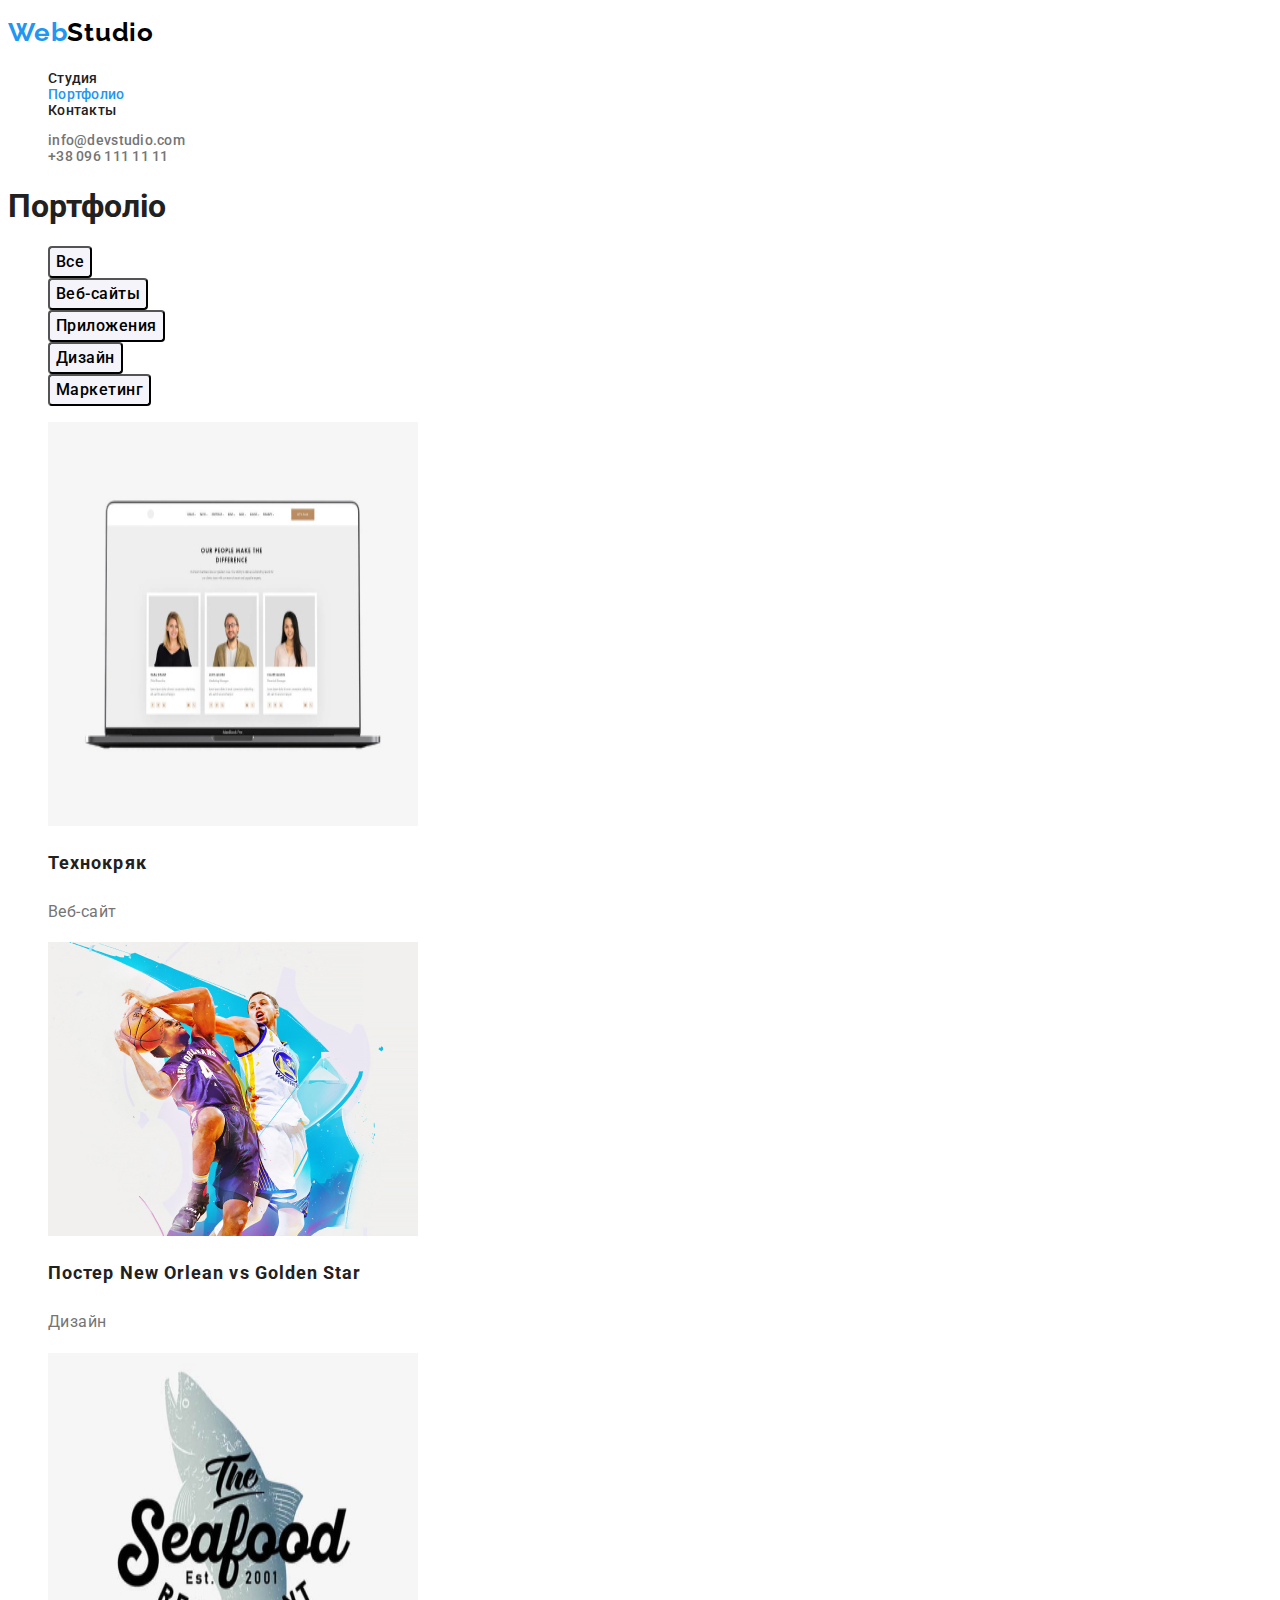
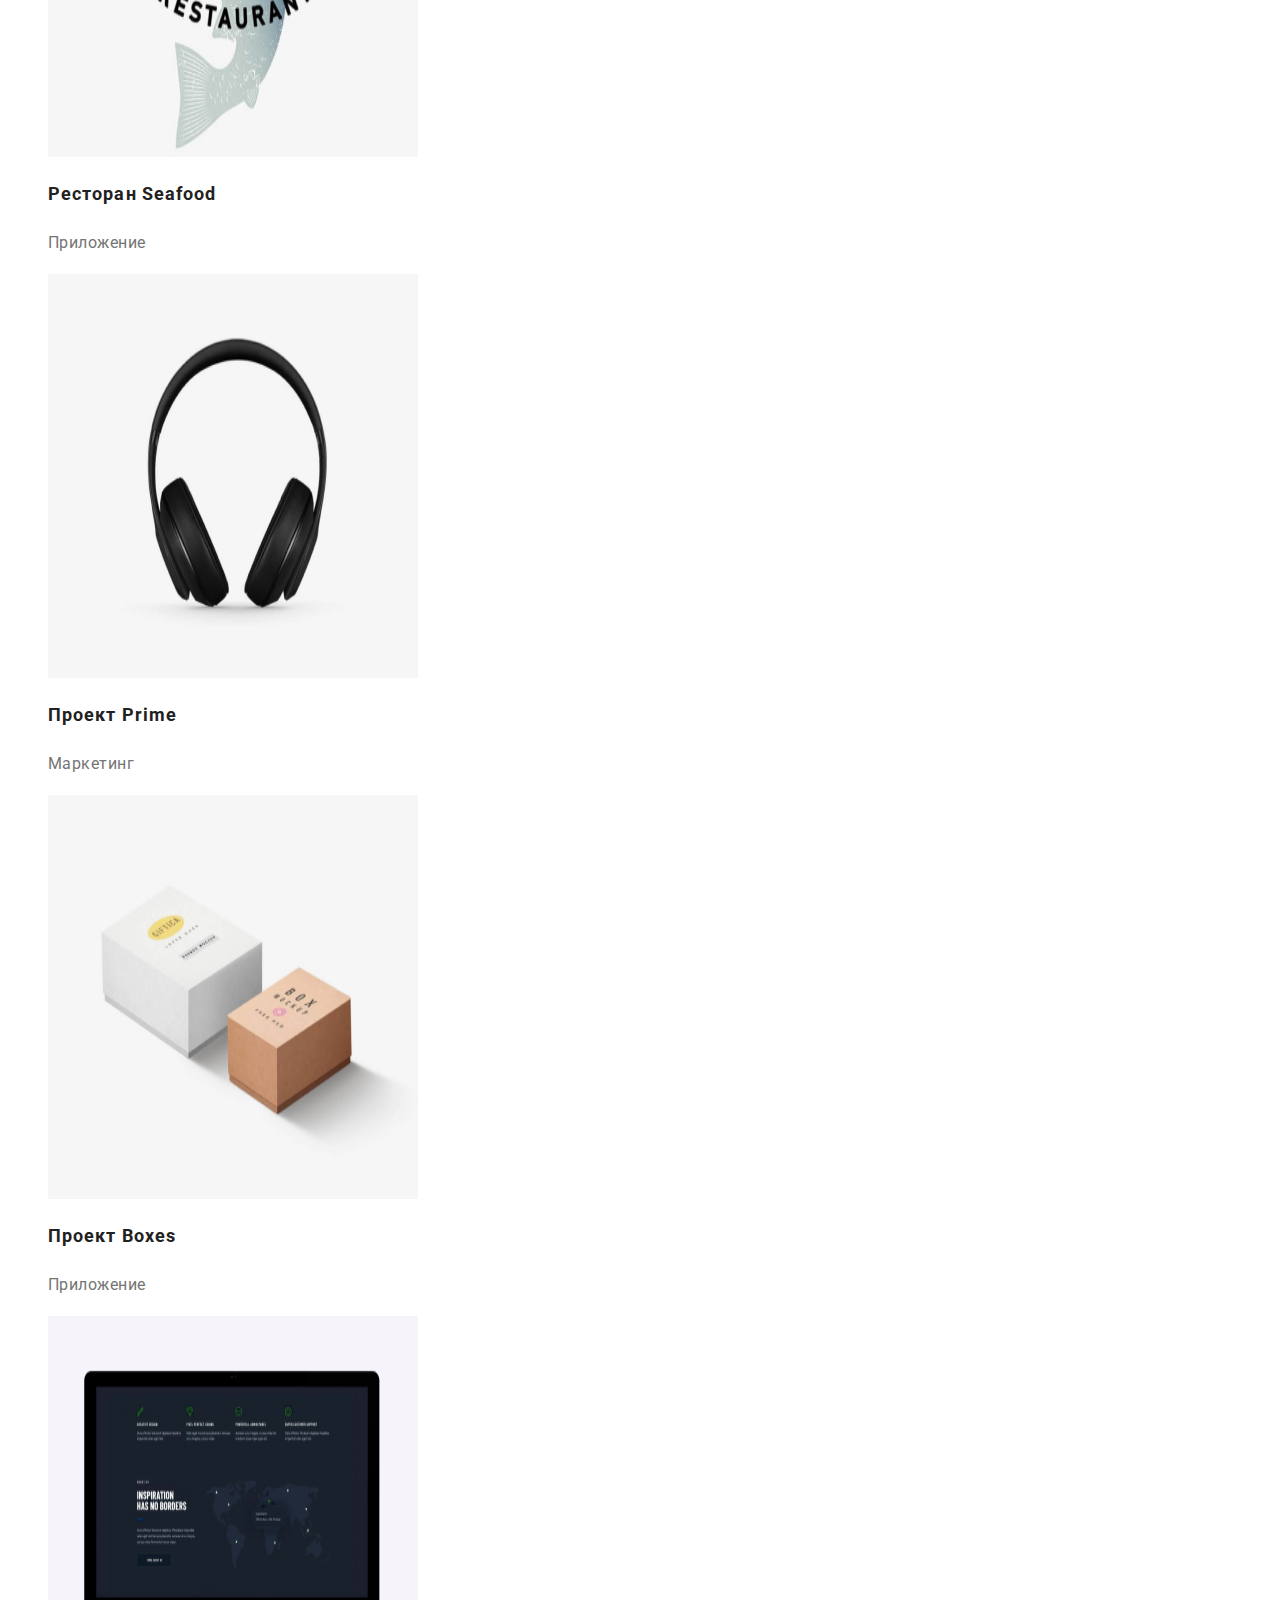
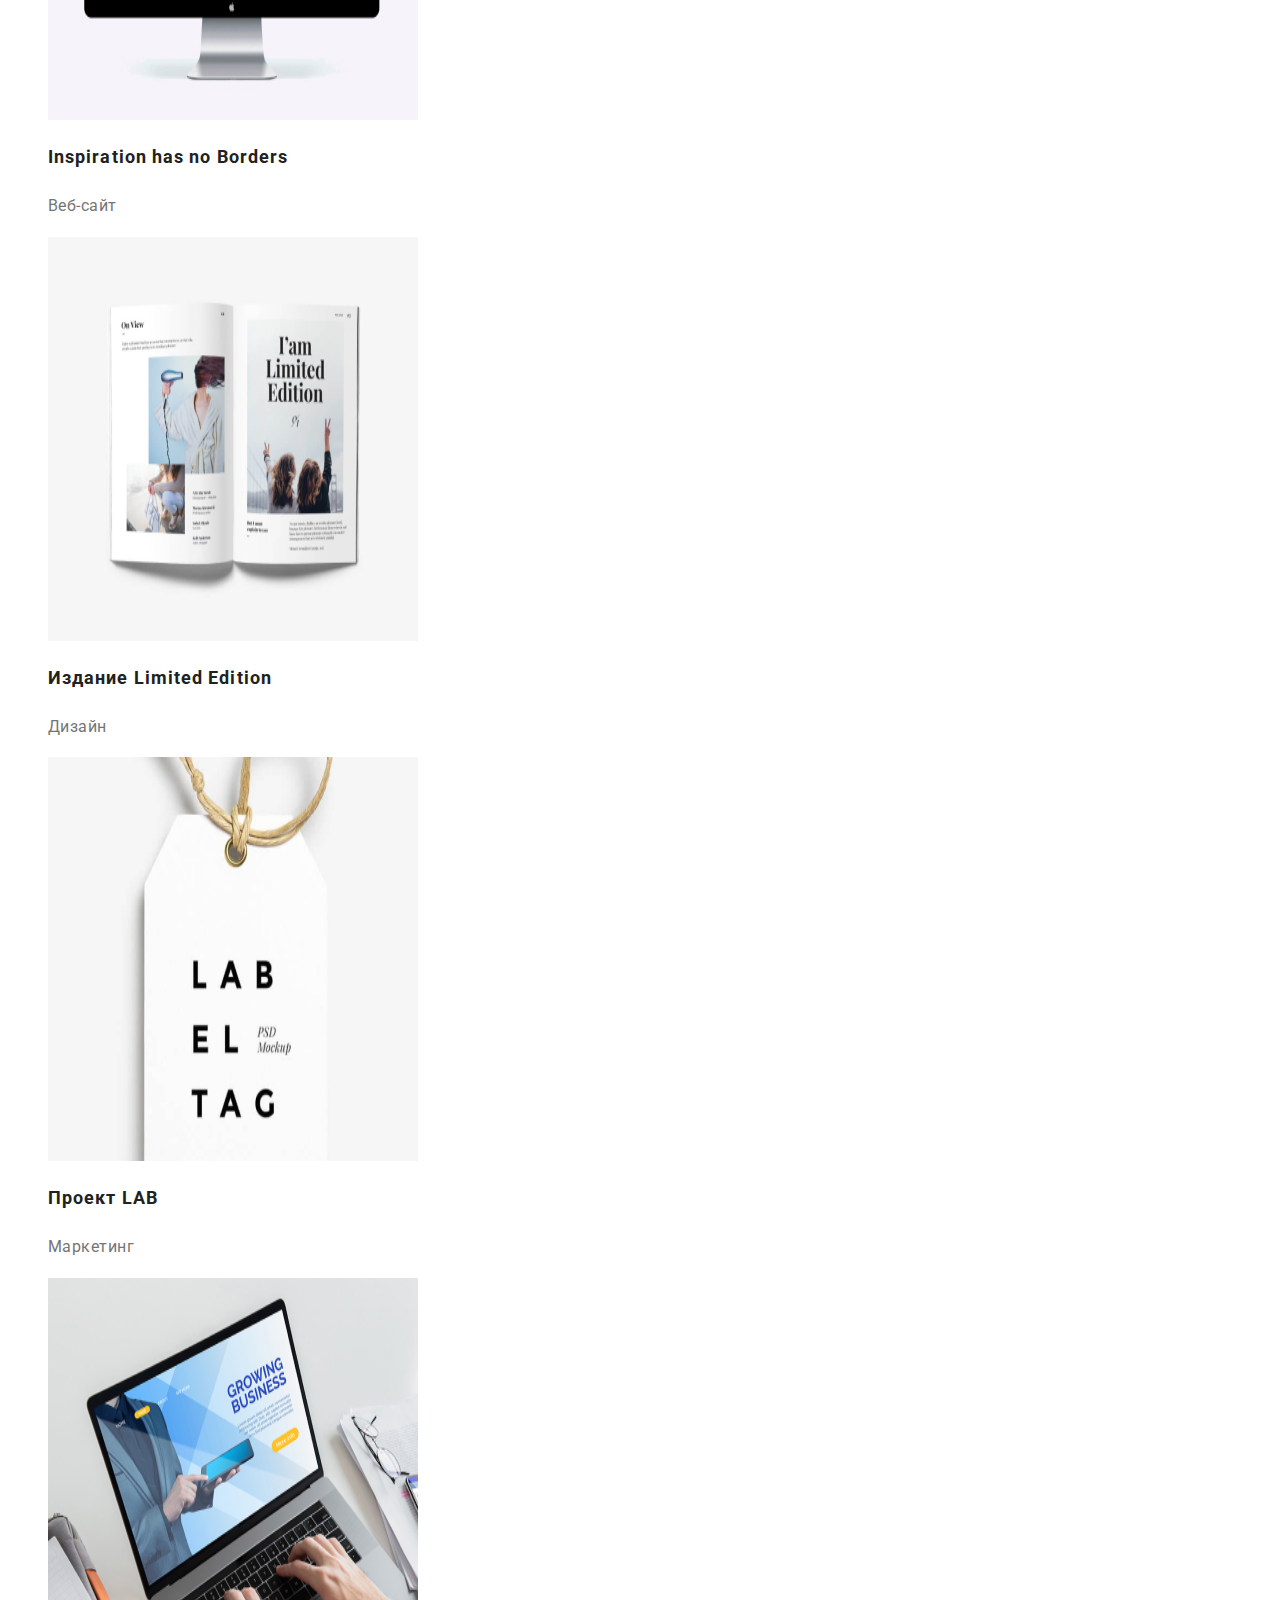
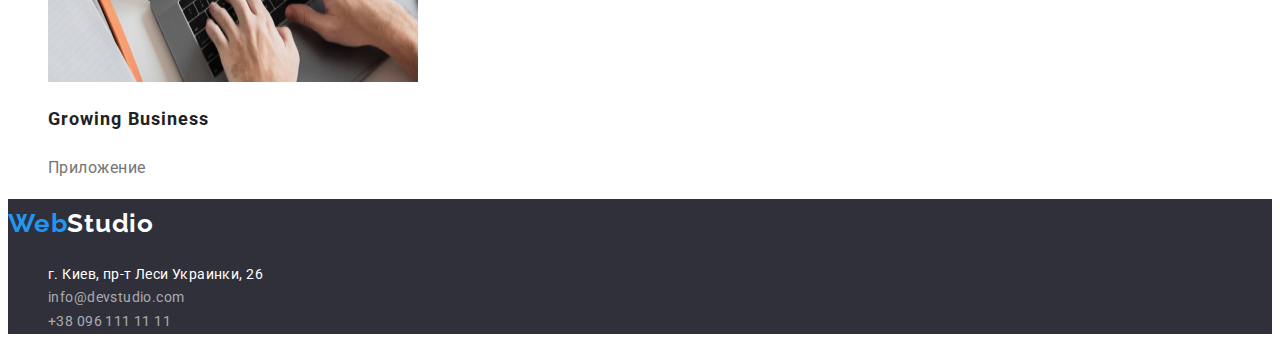
==== portfolio.html @ d719c6cb "new-hw3" ====
<!DOCTYPE html>
<html lang="en">
<head>
	<meta charset="UTF-8">
	<meta http-equiv="X-UA-Compatible" content="IE=edge">
	<meta name="viewport" content="width=device-width, initial-scale=1.0">
	<title>Portfolio</title>
	<link href="https://fonts.googleapis.com/css2?family=Raleway:wght@700&family=Roboto:wght@400;500;700;900&display=swap" rel="stylesheet">
	<link rel="stylesheet" href="./css/styles.css">
</head>
<body>
	<!--Шапка сайта-->
	<header class="header">
		<nav class="nav">
		<a class="logo" href="./index.html">Web<span class="logo-text">Studio</span></a>
		<ul class="header-info">
			<li class=""> <a class="header-list" href="./index.html">Студия</a> </li>
			<li ><a class="header-list active" href="./portfolio.html">Портфолио</a></li>
			<li ><a class="header-list" href="">Контакты</a></li>
		</ul>
	</nav>
		<ul class="contakt">
			<li> <a class="contakt-list" href="mailto:info@devstudio.com">info@devstudio.com</a> </li>
			<li> <a class="contakt-list" href="tel:+380961111111">+38 096 111 11 11</a> </li>
		</ul>
		
	</header>
	<!--main-->
	<main class="portfolio">
		
		<!--Button-->
		<section class="portfolio-button">
			<h1>Портфоліо</h1>
			<ul>
				<li class="list"><button class="portfolio-list-button"  type="button">Все</button> </li>
				<li class="list"><button class="portfolio-list-button" type="button">Веб-сайты</button></li>
				<li class="list"><button class="portfolio-list-button" type="button">Приложения</button></li>
				<li class="list"><button class="portfolio-list-button" type="button">Дизайн</button></li >
				<li class="list"><button class="portfolio-list-button" type="button">Маркетинг</button></li>
				
			</ul>
		
		<!--Content-->
			<ul class="portfolio-content-info">
				<li class="portfolio-list list"><a href="#"><img src="./images/img(7).jpg" alt="вебсайт" width="370" height="404"></a><h2 class="portfolio-content-title">Технокряк</h2><p class="portfolio-content-list">Веб-сайт</p></li>

				<li class="portfolio-list list"><a href="#"><img src="./images/img(8).jpg" alt="дизайн"></a><h2 class="portfolio-content-title">Постер New Orlean vs Golden Star</h2><p class="portfolio-content-list">Дизайн</p></li>

				<li class="portfolio-list list"><a href="#"><img src="./images/img(9).jpg" alt="вебсайт" width="370" height="404"></a><h2 class="portfolio-content-title">Ресторан Seafood</h2><p class="portfolio-content-list">Приложение</p></li>

				<li class="portfolio-list list"><a href="#"><img src="./images/img(10).jpg" alt="вебсайт" width="370" height="404"></a><h2 class="portfolio-content-title">Проект Prime</h2><p class="portfolio-content-list">Маркетинг</p></li>

				<li class="portfolio-list list"><a href="#"><img src="./images/img(11).jpg" alt="вебсайт" width="370" height="404"></a><h2 class="portfolio-content-title">Проект Boxes</h2><p class="portfolio-content-list">Приложение</p></li>

				<li class="portfolio-list list"><a href="#"><img src="./images/img(12).jpg" alt="вебсайт" width="370" height="404"></a><h2 class="portfolio-content-title">Inspiration has no Borders</h2><p class="portfolio-content-list">Веб-сайт</p></li>

				<li class="portfolio-list list"><a href="#"><img src="./images/img(13).jpg" alt="вебсайт" width="370" height="404"></a><h2 class="portfolio-content-title">Издание Limited Edition</h2><p class="portfolio-content-list">Дизайн</p></li>

				<li class="portfolio-list list"><a href="#"><img src="./images/img(14).jpg" alt="вебсайт" width="370" height="404"></a><h2 class="portfolio-content-title">Проект LAB</h2><p class="portfolio-content-list">Маркетинг</p></li>
				
				<li class="portfolio-list list"><a href="#"><img src="./images/img(15).jpg" alt="вебсайт" width="370" height="404"></a><h2 class="portfolio-content-title">Growing Business</h2><p class="portfolio-content-list">Приложение</p></li>
			</ul>
		</section>
	</main>
	<!--Footer-->
	<footer class="footer">
			
		<a class="logo" href="">Web<span class="logo-footer">Studio</span></a>

		<address class="address-content">
			<ul class="footer-list">
		<li><a class="address" href="https://www.google.com.ua/maps/place/%D0%B1%D1%83%D0%BB%D1%8C%D0%B2%D0%B0%D1%80+%D0%9B%D0%B5%D1%81%D1%96+%D0%A3%D0%BA%D1%80%D0%B0%D1%97%D0%BD%D0%BA%D0%B8,+26,+%D0%9A%D0%B8%D1%97%D0%B2,+02000/@50.4265841,30.5361971,17z/data=!3m1!4b1!4m5!3m4!1s0x40d4cf0e033ecbe9:0x57a4dffefec77da0!8m2!3d50.4265807!4d30.5383858!5m1!1e1?hl=uk"> г. Киев, пр-т Леси Украинки, 26 </a></li> 
		<li><a class="footer-contact" href="mailto:info@devstudio.com">info@devstudio.com</a> </li>	
		<li><a class="footer-contact" href="tel:+380961111111">+38 096 111 11 11</a> </li>	
</ul>
		</address>

	</footer>
</body>
</html>
---- css/styles.css ----
:root {
  --accent-color: #2196f3;
  --accent-color-text: #212121;
  --color-text: #ffffff;
  --color-fone: #757575;
  --color-text-button: #f5f4fa;
}

body {
  font-family: Roboto, sans-serif;
  color: var(--accent-color-text);
}

/*Шапка сайта*/
.header {
}

.nav {
}

.logo {
  font-family: Raleway, sans-serif;
  font-weight: 700;
  font-size: 26px;
  line-height: 1.9;
  letter-spacing: 0.03em;
  color: var(--accent-color);
  text-decoration: none;
}

.logo-text {
  color: #000000;
}

.header-info {
  font-weight: 500;
  font-size: 14px;
  line-height: 1.14;
  letter-spacing: 0.02em;
  list-style: none;
}
.header-list {
  color: var(--accent-color-text);
  text-decoration: none;
}

.header-list.active {
  color: var(--accent-color);
}

.header-list:hover,
.header-list:focus {
  color: var(--accent-color);
}

.contakt {
  font-weight: 500;
  font-size: 14px;
  line-height: 1.14;
  letter-spacing: 0.02em;
  list-style: none;
}

.contakt-list {
  color: var(--color-fone);
  text-decoration: none;
}

.contakt-list:hover,
.contakt-list:focus {
  color: var(--accent-color);
}

/* Герой */

.main {
}

.list {
  list-style: none;
}

.mine-title-content {
  background-color: #2f303a;
}

.title {
  font-weight: 900;
  font-size: 44px;
  line-height: 1.38;
  text-align: center;
  letter-spacing: 0.06em;
  text-transform: uppercase;
  color: var(--color-text);
}

.button {
  font-family: Roboto, sans-serif;
  font-weight: 700;
  font-size: 16px;
  line-height: 1.87;
  display: flex;
  align-items: center;
  text-align: center;
  letter-spacing: 0.06em;
  color: var(--color-text);
  cursor: pointer;
  background-color: var(--accent-color);
  box-shadow: 0px 4px 4px rgba(0, 0, 0, 0.15);
  border-radius: 4px;
}

/* Переваги */

.main-benefits {
}

.benefits-content {
}

.benefits-list {
}

.benefits-title {
  font-weight: 700;
  font-size: 14px;
  line-height: 1.14;
  letter-spacing: 0.03em;
  text-transform: uppercase;
}

.benefits-text {
  font-size: 14px;
  line-height: 1.71;
  letter-spacing: 0.03em;
  color: var(--color-fone);
}

/* Чим ми заніиаємось */

.main-work {
}

.main-title {
  font-weight: 700;
  font-size: 36px;
  line-height: 1.16;
  letter-spacing: 0.03em;
}

.work-item {
}

.work-list {
}

/* Команда */

.main-team-content {
  background-color: var(--color-text-button);
}

.main-team-content {
}

.team-item {
}

.team-list {
}

.team-title {
  font-weight: 500;
  font-size: 16px;
  line-height: 1.18;
  letter-spacing: 0.03em;
}

.team-text {
  font-size: 16px;
  line-height: 1.18;
  letter-spacing: 0.03em;
  color: var(--color-fone);
}

/* footer */

.footer {
  background: #2f303a;
}

.logo-footer {
  color: var(--color-text);
}

.address-content {
}

.footer-list {
  list-style: none;
  font-size: 14px;
  line-height: 1.7;
  letter-spacing: 0.03em;
}

.address-content {
  font-style: normal;
}

.address {
  color: var(--color-text);
  text-decoration: none;
}

.address:hover,
.address:focus {
  color: var(--accent-color);
}

.footer-contact {
  text-decoration: none;
  color: rgba(255, 255, 255, 0.6);
}

.footer-contact:hover,
.footer-contact:focus {
  color: var(--accent-color);
}

/* Portfolio */

.header-portfolio.activ {
  color: var(--accent-color);
}
.portfolio {
}

/*Button*/
.portfolio-button {
}

.portfolio-list-button {
  font-family: Roboto, sans-serif;
  background-color: var(--color-text-button);
  border-radius: 4px;
  font-weight: 500;
  font-size: 16px;
  line-height: 1.62;
  text-align: center;
  letter-spacing: 0.03em;
  cursor: pointer;
}
.portfolio-button-all.active {
  color: var(--accent-color);
}

.portfolio-list-button:hover,
.portfolio-list-button:focus {
  background-color: var(--accent-color);
  box-shadow: 0px 3px 1px rgba(0, 0, 0, 0.1), 0px 1px 2px rgba(0, 0, 0, 0.08),
    0px 2px 2px rgba(0, 0, 0, 0.12);
  color: var(--color-text);
}

.portfolio-content {
}

.portfolio-content-info {
}

.portfolio-content-title {
  font-weight: 700;
  font-size: 18px;
  line-height: 2;
  letter-spacing: 0.06em;
}

.portfolio-content-list {
  font-size: 16px;
  line-height: 1.87;
  letter-spacing: 0.03em;
  color: var(--color-fone);
}
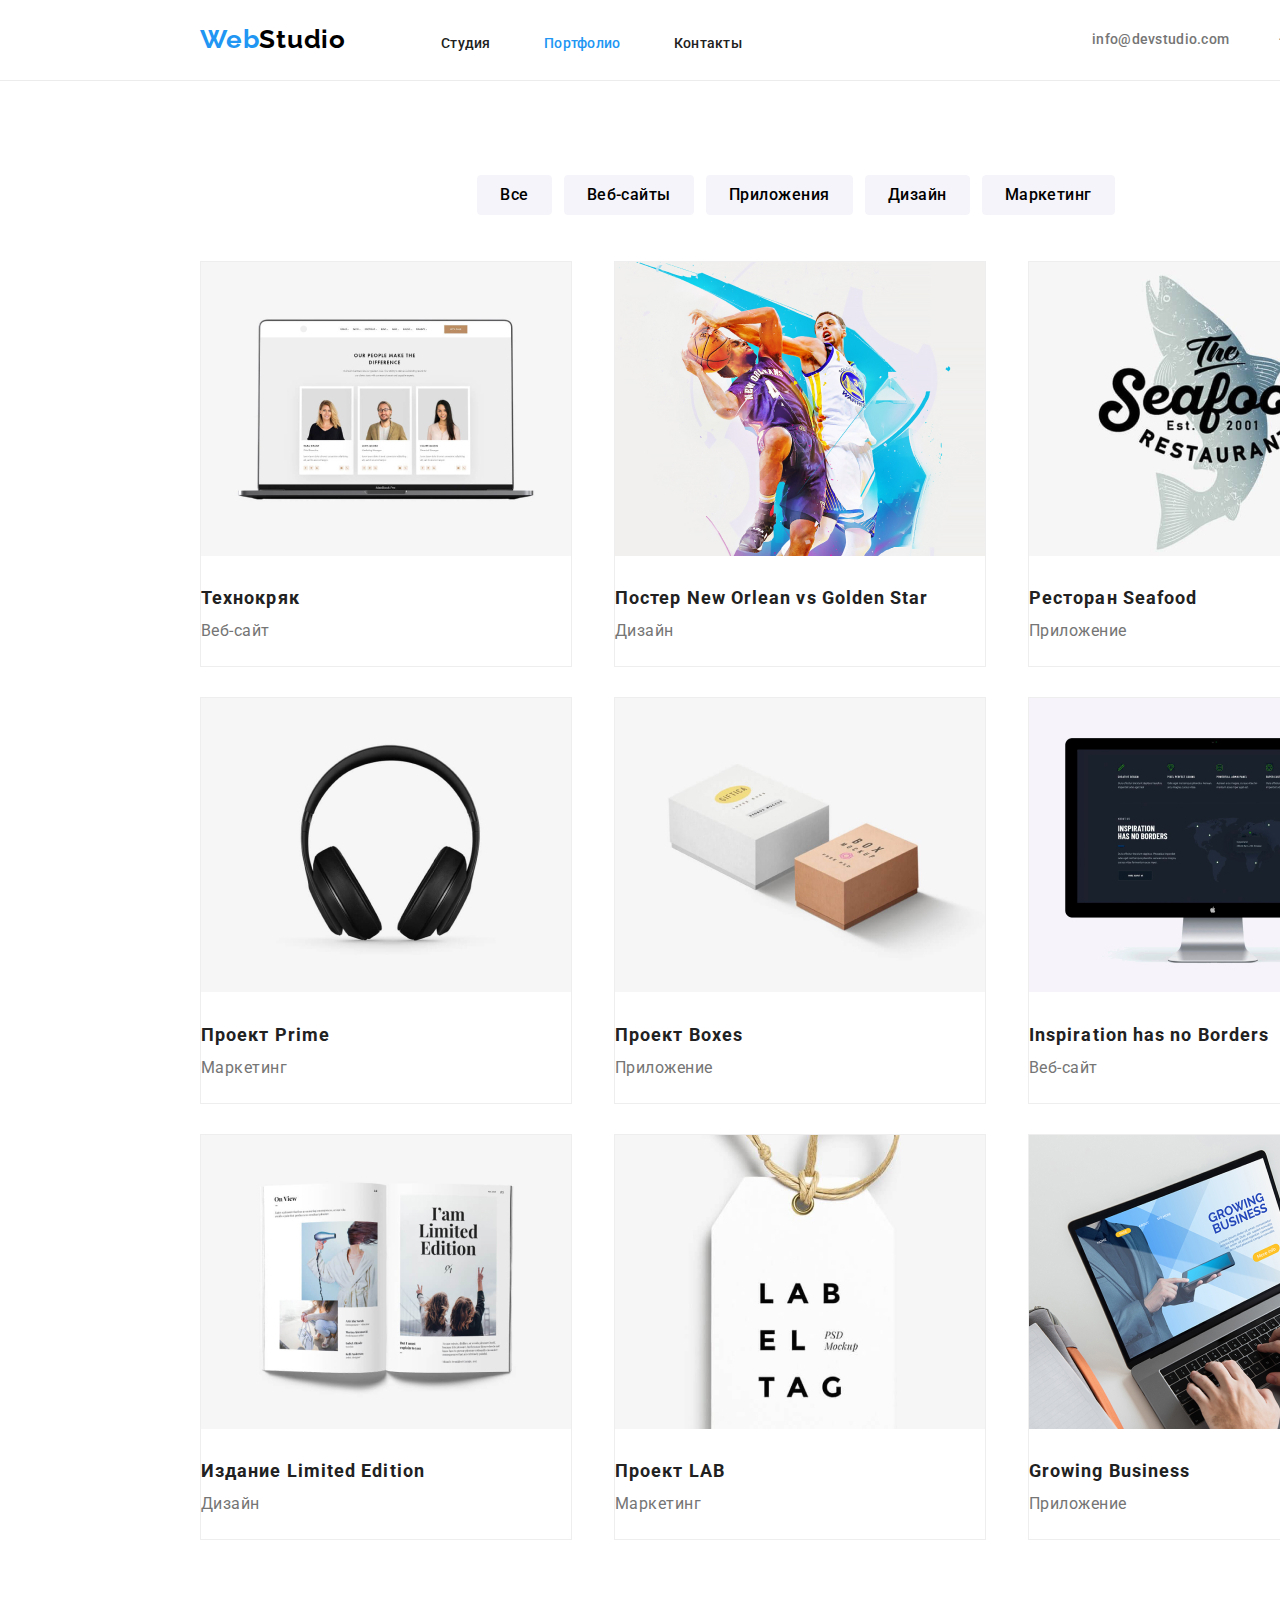
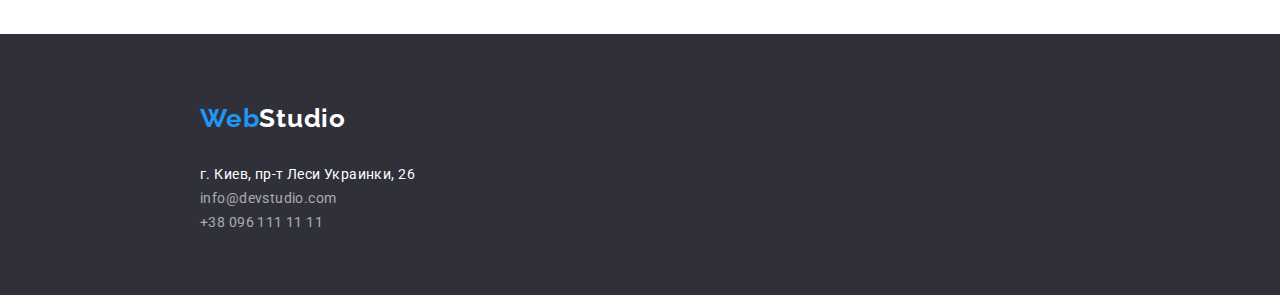
==== commit f175baba: "hv3_v1" ====
--- a/portfolio.html
+++ b/portfolio.html
@@ -6,75 +6,89 @@
 	<meta name="viewport" content="width=device-width, initial-scale=1.0">
 	<title>Portfolio</title>
 	<link href="https://fonts.googleapis.com/css2?family=Raleway:wght@700&family=Roboto:wght@400;500;700;900&display=swap" rel="stylesheet">
+	<link
+	rel="stylesheet"
+	href="https://cdnjs.cloudflare.com/ajax/libs/modern-normalize/1.0.0/modern-normalize.min.css"
+  />
 	<link rel="stylesheet" href="./css/styles.css">
 </head>
 <body>
+	<div class="content">
 	<!--Шапка сайта-->
-	<header class="header">
-		<nav class="nav">
-		<a class="logo" href="./index.html">Web<span class="logo-text">Studio</span></a>
-		<ul class="header-info">
-			<li class=""> <a class="header-list" href="./index.html">Студия</a> </li>
-			<li ><a class="header-list active" href="./portfolio.html">Портфолио</a></li>
-			<li ><a class="header-list" href="">Контакты</a></li>
-		</ul>
-	</nav>
-		<ul class="contakt">
-			<li> <a class="contakt-list" href="mailto:info@devstudio.com">info@devstudio.com</a> </li>
-			<li> <a class="contakt-list" href="tel:+380961111111">+38 096 111 11 11</a> </li>
-		</ul>
+	<div class="content-header">
+		<div class="container">
+				<header class="header">
+			
+			<nav class="nav">
+			<a class="logo" href="./index.html">Web<span class="logo-text">Studio</span></a>
+			<ul class="header-info margin-block">
+				<li class="nav-li"> <a class="header-list " href="./index.html">Студия</a> </li>
+				<li class="nav-li"><a class="header-list active" href="./portfolio.html">Портфолио</a></li>
+				<li class="nav-li"><a class="header-list" href="">Контакты</a></li>
+			</ul>
+		</nav>
+	
+	
+			<ul class="contakt margin-block">
+				<li class="contakt-li"> <a class="contakt-list" href="mailto:info@devstudio.com">info@devstudio.com</a> </li>
+				<li class="contakt-li"> <a class="contakt-list" href="tel:+380961111111">+38 096 111 11 11</a> </li>
+			</ul>
 		
-	</header>
+		</header></div>
+	</div>
 	<!--main-->
 	<main class="portfolio">
 		
 		<!--Button-->
-		<section class="portfolio-button">
-			<h1>Портфоліо</h1>
-			<ul>
-				<li class="list"><button class="portfolio-list-button"  type="button">Все</button> </li>
-				<li class="list"><button class="portfolio-list-button" type="button">Веб-сайты</button></li>
-				<li class="list"><button class="portfolio-list-button" type="button">Приложения</button></li>
-				<li class="list"><button class="portfolio-list-button" type="button">Дизайн</button></li >
-				<li class="list"><button class="portfolio-list-button" type="button">Маркетинг</button></li>
+		<div class="container">
+		<section class="portfolio-content">
+			<h1 class="visually-hidden">Портфоліо</h1>
+			<ul class="menu  margin-block">
+				<li class="portfolio-menu list"><button class="portfolio-list-button"  type="button">Все</button> </li>
+				<li class="portfolio-menu list"><button class="portfolio-list-button" type="button">Веб-сайты</button></li>
+				<li class="portfolio-menu list"><button class="portfolio-list-button" type="button">Приложения</button></li>
+				<li class="portfolio-menu list"><button class="portfolio-list-button" type="button">Дизайн</button></li >
+				<li class="portfolio-menu list"><button class="portfolio-list-button" type="button">Маркетинг</button></li>
 				
 			</ul>
 		
 		<!--Content-->
-			<ul class="portfolio-content-info">
-				<li class="portfolio-list list"><a href="#"><img src="./images/img(7).jpg" alt="вебсайт" width="370" height="404"></a><h2 class="portfolio-content-title">Технокряк</h2><p class="portfolio-content-list">Веб-сайт</p></li>
+			<ul class="portfolio-content-info margin-block">
+				<li class="portfolio-list list"><a href="#"><img src="./images/img(7).jpg" alt="вебсайт" width="370" height="294"></a><h2 class="portfolio-content-title margin-block">Технокряк</h2><p class="portfolio-content-list margin-block">Веб-сайт</p></li>
 
-				<li class="portfolio-list list"><a href="#"><img src="./images/img(8).jpg" alt="дизайн"></a><h2 class="portfolio-content-title">Постер New Orlean vs Golden Star</h2><p class="portfolio-content-list">Дизайн</p></li>
+				<li class="portfolio-list list"><a href="#"><img src="./images/img(8).jpg" alt="дизайн" width="370" height="294"></a><h2 class="portfolio-content-title margin-block">Постер New Orlean vs Golden Star</h2><p class="portfolio-content-list margin-block">Дизайн</p></li>
 
-				<li class="portfolio-list list"><a href="#"><img src="./images/img(9).jpg" alt="вебсайт" width="370" height="404"></a><h2 class="portfolio-content-title">Ресторан Seafood</h2><p class="portfolio-content-list">Приложение</p></li>
+				<li class="portfolio-list list"><a href="#"><img src="./images/img(9).jpg" alt="вебсайт" width="370" height="294"></a><h2 class="portfolio-content-title margin-block">Ресторан Seafood</h2><p class="portfolio-content-list margin-block">Приложение</p></li>
 
-				<li class="portfolio-list list"><a href="#"><img src="./images/img(10).jpg" alt="вебсайт" width="370" height="404"></a><h2 class="portfolio-content-title">Проект Prime</h2><p class="portfolio-content-list">Маркетинг</p></li>
+				<li class="portfolio-list list"><a href="#"><img src="./images/img(10).jpg" alt="вебсайт" width="370" height="294"></a><h2 class="portfolio-content-title margin-block">Проект Prime</h2><p class="portfolio-content-list margin-block">Маркетинг</p></li>
 
-				<li class="portfolio-list list"><a href="#"><img src="./images/img(11).jpg" alt="вебсайт" width="370" height="404"></a><h2 class="portfolio-content-title">Проект Boxes</h2><p class="portfolio-content-list">Приложение</p></li>
+				<li class="portfolio-list list"><a href="#"><img src="./images/img(11).jpg" alt="вебсайт" width="370" height="294"></a><h2 class="portfolio-content-title margin-block">Проект Boxes</h2><p class="portfolio-content-list margin-block">Приложение</p></li>
 
-				<li class="portfolio-list list"><a href="#"><img src="./images/img(12).jpg" alt="вебсайт" width="370" height="404"></a><h2 class="portfolio-content-title">Inspiration has no Borders</h2><p class="portfolio-content-list">Веб-сайт</p></li>
+				<li class="portfolio-list list"><a href="#"><img src="./images/img(12).jpg" alt="вебсайт" width="370" height="294"></a><h2 class="portfolio-content-title margin-block">Inspiration has no Borders</h2><p class="portfolio-content-list margin-block">Веб-сайт</p></li>
 
-				<li class="portfolio-list list"><a href="#"><img src="./images/img(13).jpg" alt="вебсайт" width="370" height="404"></a><h2 class="portfolio-content-title">Издание Limited Edition</h2><p class="portfolio-content-list">Дизайн</p></li>
+				<li class="portfolio-list list"><a href="#"><img src="./images/img(13).jpg" alt="вебсайт" width="370" height="294"></a><h2 class="portfolio-content-title margin-block">Издание Limited Edition</h2><p class="portfolio-content-list margin-block">Дизайн</p></li>
 
-				<li class="portfolio-list list"><a href="#"><img src="./images/img(14).jpg" alt="вебсайт" width="370" height="404"></a><h2 class="portfolio-content-title">Проект LAB</h2><p class="portfolio-content-list">Маркетинг</p></li>
+				<li class="portfolio-list list"><a href="#"><img src="./images/img(14).jpg" alt="вебсайт" width="370" height="294"></a><h2 class="portfolio-content-title margin-block">Проект LAB</h2><p class="portfolio-content-list margin-block">Маркетинг</p></li>
 				
-				<li class="portfolio-list list"><a href="#"><img src="./images/img(15).jpg" alt="вебсайт" width="370" height="404"></a><h2 class="portfolio-content-title">Growing Business</h2><p class="portfolio-content-list">Приложение</p></li>
+				<li class="portfolio-list list"><a href="#"><img src="./images/img(15).jpg" alt="вебсайт" width="370" height="294"></a><h2 class="portfolio-content-title margin-block">Growing Business</h2><p class="portfolio-content-list margin-block">Приложение</p></li>
 			</ul>
 		</section>
+	</div>
 	</main>
 	<!--Footer-->
 	<footer class="footer">
-			
-		<a class="logo" href="">Web<span class="logo-footer">Studio</span></a>
+		<div class="container">
+		<a class="logo-footer" href="logo-bottom">Web<span class="footer-span">Studio</span></a>
 
 		<address class="address-content">
-			<ul class="footer-list">
+			<ul class="footer-list margin-block">
 		<li><a class="address" href="https://www.google.com.ua/maps/place/%D0%B1%D1%83%D0%BB%D1%8C%D0%B2%D0%B0%D1%80+%D0%9B%D0%B5%D1%81%D1%96+%D0%A3%D0%BA%D1%80%D0%B0%D1%97%D0%BD%D0%BA%D0%B8,+26,+%D0%9A%D0%B8%D1%97%D0%B2,+02000/@50.4265841,30.5361971,17z/data=!3m1!4b1!4m5!3m4!1s0x40d4cf0e033ecbe9:0x57a4dffefec77da0!8m2!3d50.4265807!4d30.5383858!5m1!1e1?hl=uk"> г. Киев, пр-т Леси Украинки, 26 </a></li> 
 		<li><a class="footer-contact" href="mailto:info@devstudio.com">info@devstudio.com</a> </li>	
 		<li><a class="footer-contact" href="tel:+380961111111">+38 096 111 11 11</a> </li>	
 </ul>
 		</address>
-
+</div>
 	</footer>
+</div>
 </body>
 </html>--- a/css/styles.css
+++ b/css/styles.css
@@ -9,13 +9,47 @@
 body {
   font-family: Roboto, sans-serif;
   color: var(--accent-color-text);
-}
-
+  background-color: #e5e5e5;
+}
+
+.content-header {
+  border-bottom: 1px solid #ececec;
+}
+.content {
+  width: 1600px;
+  margin: 0 auto;
+  background-color: var(--color-text);
+}
+
+.margin-block {
+  margin-top: 0;
+  margin-bottom: 0;
+  padding-left: 0;
+}
+
+.section {
+  padding-top: 94px;
+  padding-bottom: 94px;
+}
 /*Шапка сайта*/
 .header {
-}
-
+  height: 80px;
+  display: flex;
+  justify-content: space-between;
+  align-items: center;
+}
+
+.container {
+  width: 1200px;
+  margin: 0 auto;
+}
 .nav {
+  display: inline-block;
+}
+.nav-li {
+  margin-right: 50px;
+  display: flex;
+  display: inline-block;
 }
 
 .logo {
@@ -26,6 +60,7 @@
   letter-spacing: 0.03em;
   color: var(--accent-color);
   text-decoration: none;
+  margin-right: 91px;
 }
 
 .logo-text {
@@ -33,6 +68,7 @@
 }
 
 .header-info {
+  display: inline-block;
   font-weight: 500;
   font-size: 14px;
   line-height: 1.14;
@@ -54,13 +90,24 @@
 }
 
 .contakt {
+  display: inline-block;
   font-weight: 500;
   font-size: 14px;
   line-height: 1.14;
+  align-items: center;
   letter-spacing: 0.02em;
   list-style: none;
-}
-
+  display: flex;
+}
+
+.contakt-li {
+  margin-right: 50px;
+}
+.contakt-li:last-child {
+  margin-right: 0px;
+}
+.contakt .contakt-li {
+}
 .contakt-list {
   color: var(--color-fone);
   text-decoration: none;
@@ -81,27 +128,35 @@
 }
 
 .mine-title-content {
+  text-align: center;
+  width: 1600px;
+  margin: 0 auto;
   background-color: #2f303a;
 }
 
 .title {
+  margin-top: 0px;
+  margin-bottom: 0px;
+  padding-top: 200px;
+  padding-bottom: 30px;
   font-weight: 900;
   font-size: 44px;
   line-height: 1.38;
-  text-align: center;
   letter-spacing: 0.06em;
   text-transform: uppercase;
   color: var(--color-text);
 }
 
 .button {
+  margin-bottom: 200px;
+  display: inline-block;
+  padding: 10px 32px;
+  min-width: 200px;
   font-family: Roboto, sans-serif;
   font-weight: 700;
   font-size: 16px;
   line-height: 1.87;
-  display: flex;
   align-items: center;
-  text-align: center;
   letter-spacing: 0.06em;
   color: var(--color-text);
   cursor: pointer;
@@ -115,13 +170,32 @@
 .main-benefits {
 }
 
+.main-benefits .benefits-text:last-child {
+  margin-right: 0px;
+}
+
 .benefits-content {
+  display: flex;
+  justify-content: space-between;
+}
+
+.visually-hidden {
+  position: absolute;
+  width: 1px;
+  height: 1px;
+  margin: -1px;
+  border: 0;
+  padding: 0;
+  clip: rect(0 0 0 0);
+  overflow: hidden;
 }
 
 .benefits-list {
+  display: inline-block;
 }
 
 .benefits-title {
+  margin-bottom: 10px;
   font-weight: 700;
   font-size: 14px;
   line-height: 1.14;
@@ -130,6 +204,7 @@
 }
 
 .benefits-text {
+  width: 270px;
   font-size: 14px;
   line-height: 1.71;
   letter-spacing: 0.03em;
@@ -139,19 +214,25 @@
 /* Чим ми заніиаємось */
 
 .main-work {
+  padding-top: 0;
 }
 
 .main-title {
+  margin-bottom: 50px;
   font-weight: 700;
   font-size: 36px;
   line-height: 1.16;
+  text-align: center;
   letter-spacing: 0.03em;
 }
 
 .work-item {
+  display: flex;
+  justify-content: space-between;
 }
 
 .work-list {
+  display: inline-block;
 }
 
 /* Команда */
@@ -164,12 +245,23 @@
 }
 
 .team-item {
+  padding-left: 0;
+  display: flex;
+  justify-content: space-between;
 }
 
 .team-list {
+  display: inline-block;
+  background: #ffffff;
+  box-shadow: 0px 1px 3px rgba(0, 0, 0, 0.12), 0px 1px 1px rgba(0, 0, 0, 0.14),
+    0px 2px 1px rgba(0, 0, 0, 0.2);
+  border-radius: 0px 0px 4px 4px;
 }
 
 .team-title {
+  margin-top: 30px;
+  margin-bottom: 10px;
+  text-align: center;
   font-weight: 500;
   font-size: 16px;
   line-height: 1.18;
@@ -177,6 +269,8 @@
 }
 
 .team-text {
+  margin-bottom: 30px;
+  text-align: center;
   font-size: 16px;
   line-height: 1.18;
   letter-spacing: 0.03em;
@@ -186,14 +280,30 @@
 /* footer */
 
 .footer {
-  background: #2f303a;
+  padding-top: 60px;
+  padding-bottom: 60px;
+  width: 1600px;
+  background-color: #2f303a;
 }
 
 .logo-footer {
-  color: var(--color-text);
-}
-
+  font-family: Raleway, sans-serif;
+  font-weight: 700;
+  font-size: 26px;
+  line-height: 1.9;
+  letter-spacing: 0.03em;
+  color: var(--accent-color);
+  text-decoration: none;
+}
+
+.logo-bottom {
+  color: var(--color-text);
+}
+.footer-span {
+  color: var(--color-text);
+}
 .address-content {
+  margin-top: 20px;
 }
 
 .footer-list {
@@ -235,11 +345,21 @@
 .portfolio {
 }
 
+.portfolio-content {
+  padding-top: 94px;
+}
 /*Button*/
-.portfolio-button {
+
+.menu {
+  text-align: center;
+}
+.portfolio-menu {
+  display: inline-block;
+  margin-right: 8px;
 }
 
 .portfolio-list-button {
+  padding: 6px 22px;
   font-family: Roboto, sans-serif;
   background-color: var(--color-text-button);
   border-radius: 4px;
@@ -249,6 +369,7 @@
   text-align: center;
   letter-spacing: 0.03em;
   cursor: pointer;
+  border: 1px solid #f5f4fa;
 }
 .portfolio-button-all.active {
   color: var(--accent-color);
@@ -260,12 +381,25 @@
   box-shadow: 0px 3px 1px rgba(0, 0, 0, 0.1), 0px 1px 2px rgba(0, 0, 0, 0.08),
     0px 2px 2px rgba(0, 0, 0, 0.12);
   color: var(--color-text);
-}
-
-.portfolio-content {
-}
+  border: 1px solid #2196f3;
+}
+
+/* Portaolio content */
 
 .portfolio-content-info {
+  display: flex;
+  flex-wrap: wrap;
+  justify-content: space-between;
+  padding-top: 16px;
+  padding-bottom: 94px;
+}
+
+.portfolio-list {
+  display: inline-block;
+  margin-top: 30px;
+  background: #ffffff;
+  border: 1px solid #eeeeee;
+  box-sizing: border-box;
 }
 
 .portfolio-content-title {
@@ -273,6 +407,7 @@
   font-size: 18px;
   line-height: 2;
   letter-spacing: 0.06em;
+  margin-top: 20px;
 }
 
 .portfolio-content-list {
@@ -280,4 +415,5 @@
   line-height: 1.87;
   letter-spacing: 0.03em;
   color: var(--color-fone);
-}
+  margin-bottom: 20px;
+}
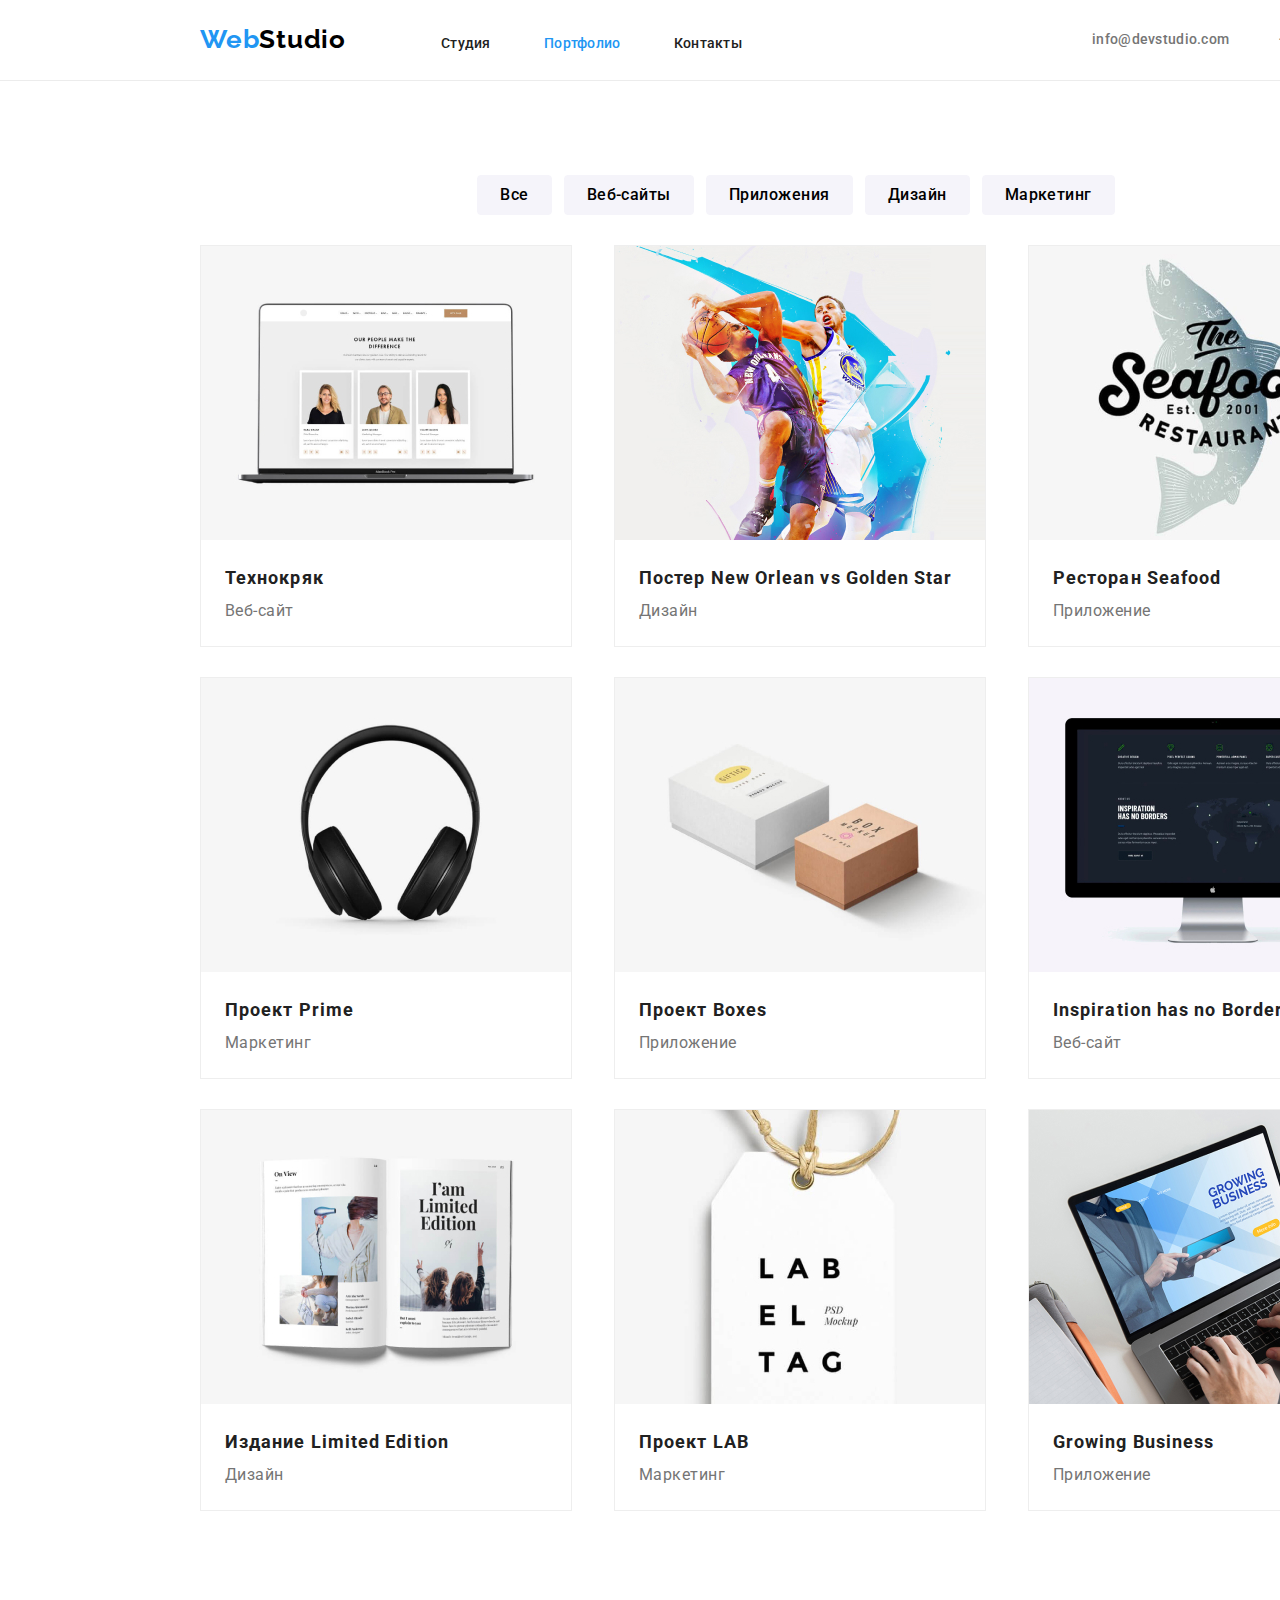
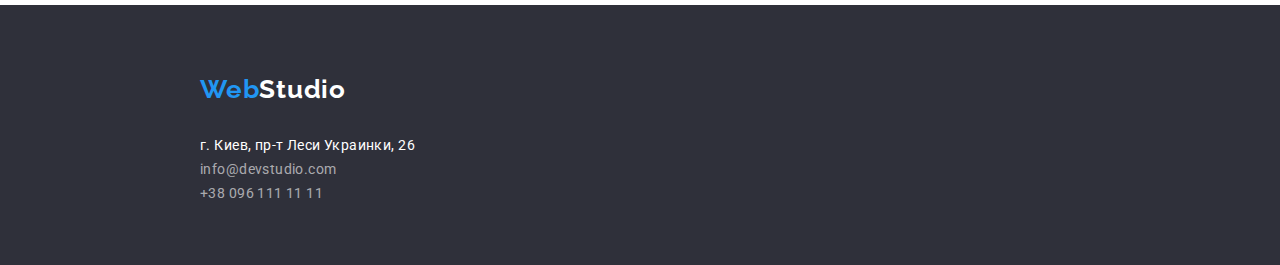
==== commit 7017477f: "hw-3-v1.1" ====
--- a/portfolio.html
+++ b/portfolio.html
@@ -16,7 +16,7 @@
 	<div class="content">
 	<!--Шапка сайта-->
 	<div class="content-header">
-		<div class="container">
+		<div class="container ">
 				<header class="header">
 			
 			<nav class="nav">
@@ -41,7 +41,7 @@
 		
 		<!--Button-->
 		<div class="container">
-		<section class="portfolio-content">
+		<section class="portfolio-content section">
 			<h1 class="visually-hidden">Портфоліо</h1>
 			<ul class="menu  margin-block">
 				<li class="portfolio-menu list"><button class="portfolio-list-button"  type="button">Все</button> </li>
@@ -54,23 +54,23 @@
 		
 		<!--Content-->
 			<ul class="portfolio-content-info margin-block">
-				<li class="portfolio-list list"><a href="#"><img src="./images/img(7).jpg" alt="вебсайт" width="370" height="294"></a><h2 class="portfolio-content-title margin-block">Технокряк</h2><p class="portfolio-content-list margin-block">Веб-сайт</p></li>
+				<li class="portfolio-list list"><a href="#"><img class="content-img" src="./images/img(7).jpg" alt="вебсайт" width="370" height="294"></a><h2 class="portfolio-content-title margin-block">Технокряк</h2><p class="portfolio-content-list margin-block">Веб-сайт</p></li>
 
-				<li class="portfolio-list list"><a href="#"><img src="./images/img(8).jpg" alt="дизайн" width="370" height="294"></a><h2 class="portfolio-content-title margin-block">Постер New Orlean vs Golden Star</h2><p class="portfolio-content-list margin-block">Дизайн</p></li>
+				<li class="portfolio-list list"><a href="#"><img class="content-img" src="./images/img(8).jpg" alt="дизайн" width="370" height="294"></a><h2 class="portfolio-content-title margin-block">Постер New Orlean vs Golden Star</h2><p class="portfolio-content-list margin-block">Дизайн</p></li>
 
-				<li class="portfolio-list list"><a href="#"><img src="./images/img(9).jpg" alt="вебсайт" width="370" height="294"></a><h2 class="portfolio-content-title margin-block">Ресторан Seafood</h2><p class="portfolio-content-list margin-block">Приложение</p></li>
+				<li class="portfolio-list list"><a href="#"><img class="content-img" src="./images/img(9).jpg" alt="вебсайт" width="370" height="294"></a><h2 class="portfolio-content-title margin-block">Ресторан Seafood</h2><p class="portfolio-content-list margin-block">Приложение</p></li>
 
-				<li class="portfolio-list list"><a href="#"><img src="./images/img(10).jpg" alt="вебсайт" width="370" height="294"></a><h2 class="portfolio-content-title margin-block">Проект Prime</h2><p class="portfolio-content-list margin-block">Маркетинг</p></li>
+				<li class="portfolio-list list"><a href="#"><img class="content-img" src="./images/img(10).jpg" alt="вебсайт" width="370" height="294"></a><h2 class="portfolio-content-title margin-block">Проект Prime</h2><p class="portfolio-content-list margin-block">Маркетинг</p></li>
 
-				<li class="portfolio-list list"><a href="#"><img src="./images/img(11).jpg" alt="вебсайт" width="370" height="294"></a><h2 class="portfolio-content-title margin-block">Проект Boxes</h2><p class="portfolio-content-list margin-block">Приложение</p></li>
+				<li class="portfolio-list list"><a href="#"><img class="content-img" src="./images/img(11).jpg" alt="вебсайт" width="370" height="294"></a><h2 class="portfolio-content-title margin-block">Проект Boxes</h2><p class="portfolio-content-list margin-block">Приложение</p></li>
 
-				<li class="portfolio-list list"><a href="#"><img src="./images/img(12).jpg" alt="вебсайт" width="370" height="294"></a><h2 class="portfolio-content-title margin-block">Inspiration has no Borders</h2><p class="portfolio-content-list margin-block">Веб-сайт</p></li>
+				<li class="portfolio-list list"><a href="#"><img class="content-img" src="./images/img(12).jpg" alt="вебсайт" width="370" height="294"></a><h2 class="portfolio-content-title margin-block">Inspiration has no Borders</h2><p class="portfolio-content-list margin-block">Веб-сайт</p></li>
 
-				<li class="portfolio-list list"><a href="#"><img src="./images/img(13).jpg" alt="вебсайт" width="370" height="294"></a><h2 class="portfolio-content-title margin-block">Издание Limited Edition</h2><p class="portfolio-content-list margin-block">Дизайн</p></li>
+				<li class="portfolio-list list"><a href="#"><img class="content-img" src="./images/img(13).jpg" alt="вебсайт" width="370" height="294"></a><h2 class="portfolio-content-title margin-block">Издание Limited Edition</h2><p class="portfolio-content-list margin-block">Дизайн</p></li>
 
-				<li class="portfolio-list list"><a href="#"><img src="./images/img(14).jpg" alt="вебсайт" width="370" height="294"></a><h2 class="portfolio-content-title margin-block">Проект LAB</h2><p class="portfolio-content-list margin-block">Маркетинг</p></li>
+				<li class="portfolio-list list"><a href="#"><img class="content-img" src="./images/img(14).jpg" alt="вебсайт" width="370" height="294"></a><h2 class="portfolio-content-title margin-block">Проект LAB</h2><p class="portfolio-content-list margin-block">Маркетинг</p></li>
 				
-				<li class="portfolio-list list"><a href="#"><img src="./images/img(15).jpg" alt="вебсайт" width="370" height="294"></a><h2 class="portfolio-content-title margin-block">Growing Business</h2><p class="portfolio-content-list margin-block">Приложение</p></li>
+				<li class="portfolio-list list"><a href="#"><img class="content-img" src="./images/img(15).jpg" alt="вебсайт" width="370" height="294"></a><h2 class="portfolio-content-title margin-block">Growing Business</h2><p class="portfolio-content-list margin-block">Приложение</p></li>
 			</ul>
 		</section>
 	</div>
--- a/css/styles.css
+++ b/css/styles.css
@@ -390,8 +390,6 @@
   display: flex;
   flex-wrap: wrap;
   justify-content: space-between;
-  padding-top: 16px;
-  padding-bottom: 94px;
 }
 
 .portfolio-list {
@@ -402,12 +400,17 @@
   box-sizing: border-box;
 }
 
+.content-img {
+  display: block;
+}
+
 .portfolio-content-title {
   font-weight: 700;
   font-size: 18px;
   line-height: 2;
   letter-spacing: 0.06em;
   margin-top: 20px;
+  margin-left: 24px;
 }
 
 .portfolio-content-list {
@@ -416,4 +419,5 @@
   letter-spacing: 0.03em;
   color: var(--color-fone);
   margin-bottom: 20px;
-}
+  margin-left: 24px;
+}
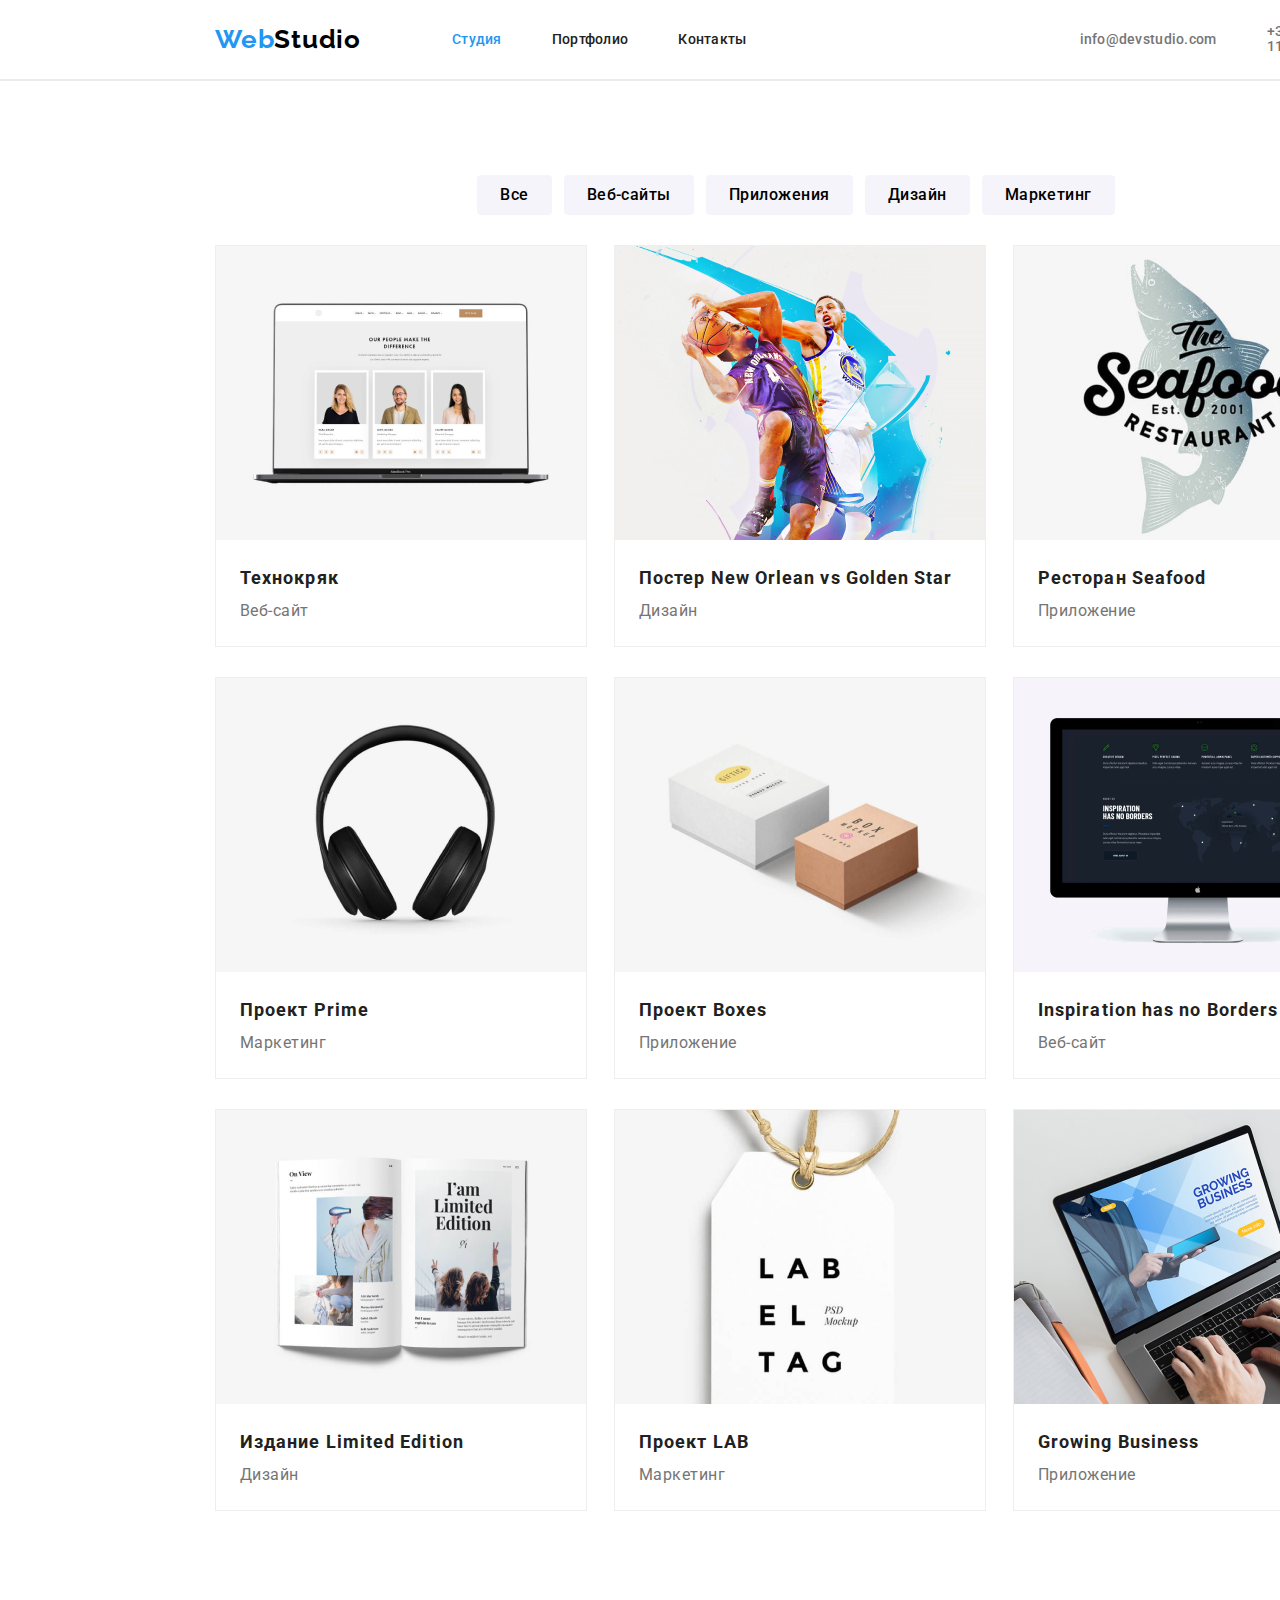
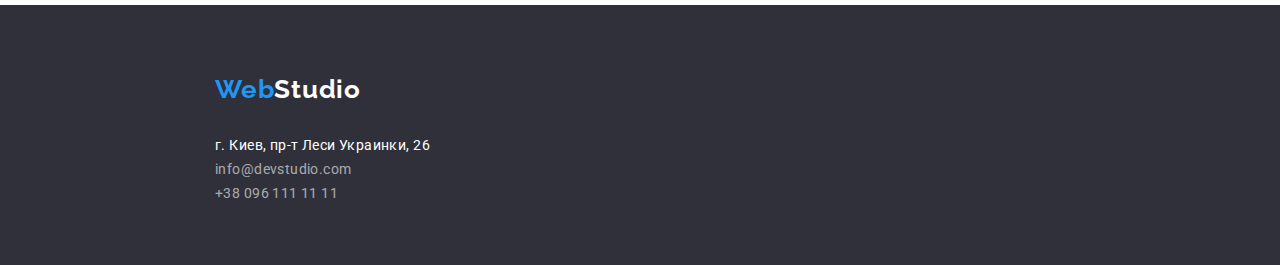
==== commit 3b71ff40: "добавив header  в портф" ====
--- a/portfolio.html
+++ b/portfolio.html
@@ -15,27 +15,27 @@
 <body>
 	<div class="content">
 	<!--Шапка сайта-->
-	<div class="content-header">
-		<div class="container ">
-				<header class="header">
-			
-			<nav class="nav">
-			<a class="logo" href="./index.html">Web<span class="logo-text">Studio</span></a>
-			<ul class="header-info margin-block">
-				<li class="nav-li"> <a class="header-list " href="./index.html">Студия</a> </li>
-				<li class="nav-li"><a class="header-list active" href="./portfolio.html">Портфолио</a></li>
-				<li class="nav-li"><a class="header-list" href="">Контакты</a></li>
-			</ul>
-		</nav>
-	
-	
-			<ul class="contakt margin-block">
-				<li class="contakt-li"> <a class="contakt-list" href="mailto:info@devstudio.com">info@devstudio.com</a> </li>
-				<li class="contakt-li"> <a class="contakt-list" href="tel:+380961111111">+38 096 111 11 11</a> </li>
-			</ul>
-		
-		</header></div>
+	<div class="content">
+		<div class="content-header">
+				<header class="header main-naw">
+		<div class="container main-naw">
+		<nav class="nav">
+		<a class="logo" href="./index.html">Web<span class="logo-text">Studio</span></a>
+		<ul class="header-info margin-block main-naw">
+			<li class="nav-li"> <a class="header-list active" href="./index.html">Студия</a> </li>
+			<li class="nav-li"><a class="header-list" href="./portfolio.html">Портфолио</a></li>
+			<li class="nav-li"><a class="header-list" href="">Контакты</a></li>
+		</ul>
+	</nav>
+
+
+		<ul class="contakt margin-block ">
+			<li class="contakt-li"> <a class="contakt-list" href="mailto:info@devstudio.com">info@devstudio.com</a> </li>
+			<li class="contakt-li"> <a class="contakt-list" href="tel:+380961111111">+38 096 111 11 11</a> </li>
+		</ul>
 	</div>
+	</header>
+</div>
 	<!--main-->
 	<main class="portfolio">
 		
--- a/css/styles.css
+++ b/css/styles.css
@@ -27,32 +27,42 @@
   padding-left: 0;
 }
 
+.container {
+  width: 1200px;
+  margin: 0 auto;
+  padding-left: 15px;
+  padding-right: 15px;
+}
+
+.main-naw {
+  display: flex;
+  align-items: center;
+}
+
 .section {
   padding-top: 94px;
   padding-bottom: 94px;
 }
+
 /*Шапка сайта*/
 .header {
+  border-bottom: 1px solid #ececec;
+  width: 1600px;
   height: 80px;
-  display: flex;
-  justify-content: space-between;
+  background-color: var(--color-text);
+}
+
+.content-header {
+}
+
+.nav {
   align-items: center;
-}
-
-.container {
-  width: 1200px;
-  margin: 0 auto;
-}
-.nav {
-  display: inline-block;
-}
-.nav-li {
-  margin-right: 50px;
-  display: flex;
-  display: inline-block;
+  display: flex;
+  margin-right: 333px;
 }
 
 .logo {
+  margin-right: 91px;
   font-family: Raleway, sans-serif;
   font-weight: 700;
   font-size: 26px;
@@ -60,7 +70,6 @@
   letter-spacing: 0.03em;
   color: var(--accent-color);
   text-decoration: none;
-  margin-right: 91px;
 }
 
 .logo-text {
@@ -68,16 +77,27 @@
 }
 
 .header-info {
-  display: inline-block;
+  margin-top: 0;
+  margin-bottom: 0;
+  display: flex;
   font-weight: 500;
   font-size: 14px;
   line-height: 1.14;
   letter-spacing: 0.02em;
   list-style: none;
 }
+.header-info .nav-li {
+  margin-right: 50px;
+}
+
+.header-info .nav-li:last-child {
+  margin-right: 0;
+}
 .header-list {
   color: var(--accent-color-text);
   text-decoration: none;
+  padding-top: 20px;
+  padding-bottom: 20px;
 }
 
 .header-list.active {
@@ -90,14 +110,15 @@
 }
 
 .contakt {
-  display: inline-block;
+  align-items: center;
+  margin-top: 0;
+  margin-bottom: 0;
+  display: flex;
   font-weight: 500;
   font-size: 14px;
   line-height: 1.14;
-  align-items: center;
   letter-spacing: 0.02em;
   list-style: none;
-  display: flex;
 }
 
 .contakt-li {
@@ -170,13 +191,12 @@
 .main-benefits {
 }
 
-.main-benefits .benefits-text:last-child {
+.main-benefits .benefits-list:last-child {
   margin-right: 0px;
 }
 
 .benefits-content {
   display: flex;
-  justify-content: space-between;
 }
 
 .visually-hidden {
@@ -192,6 +212,7 @@
 
 .benefits-list {
   display: inline-block;
+  margin-right: 30px;
 }
 
 .benefits-title {
@@ -228,7 +249,13 @@
 
 .work-item {
   display: flex;
-  justify-content: space-between;
+}
+
+.work-item .work-list {
+  margin-right: 30px;
+}
+.work-item .work-list:last-child {
+  margin-right: 0;
 }
 
 .work-list {
@@ -247,7 +274,13 @@
 .team-item {
   padding-left: 0;
   display: flex;
-  justify-content: space-between;
+}
+
+.team-item .team-list {
+  margin-right: 30px;
+}
+.team-item .team-list:last-child {
+  margin-right: 0;
 }
 
 .team-list {
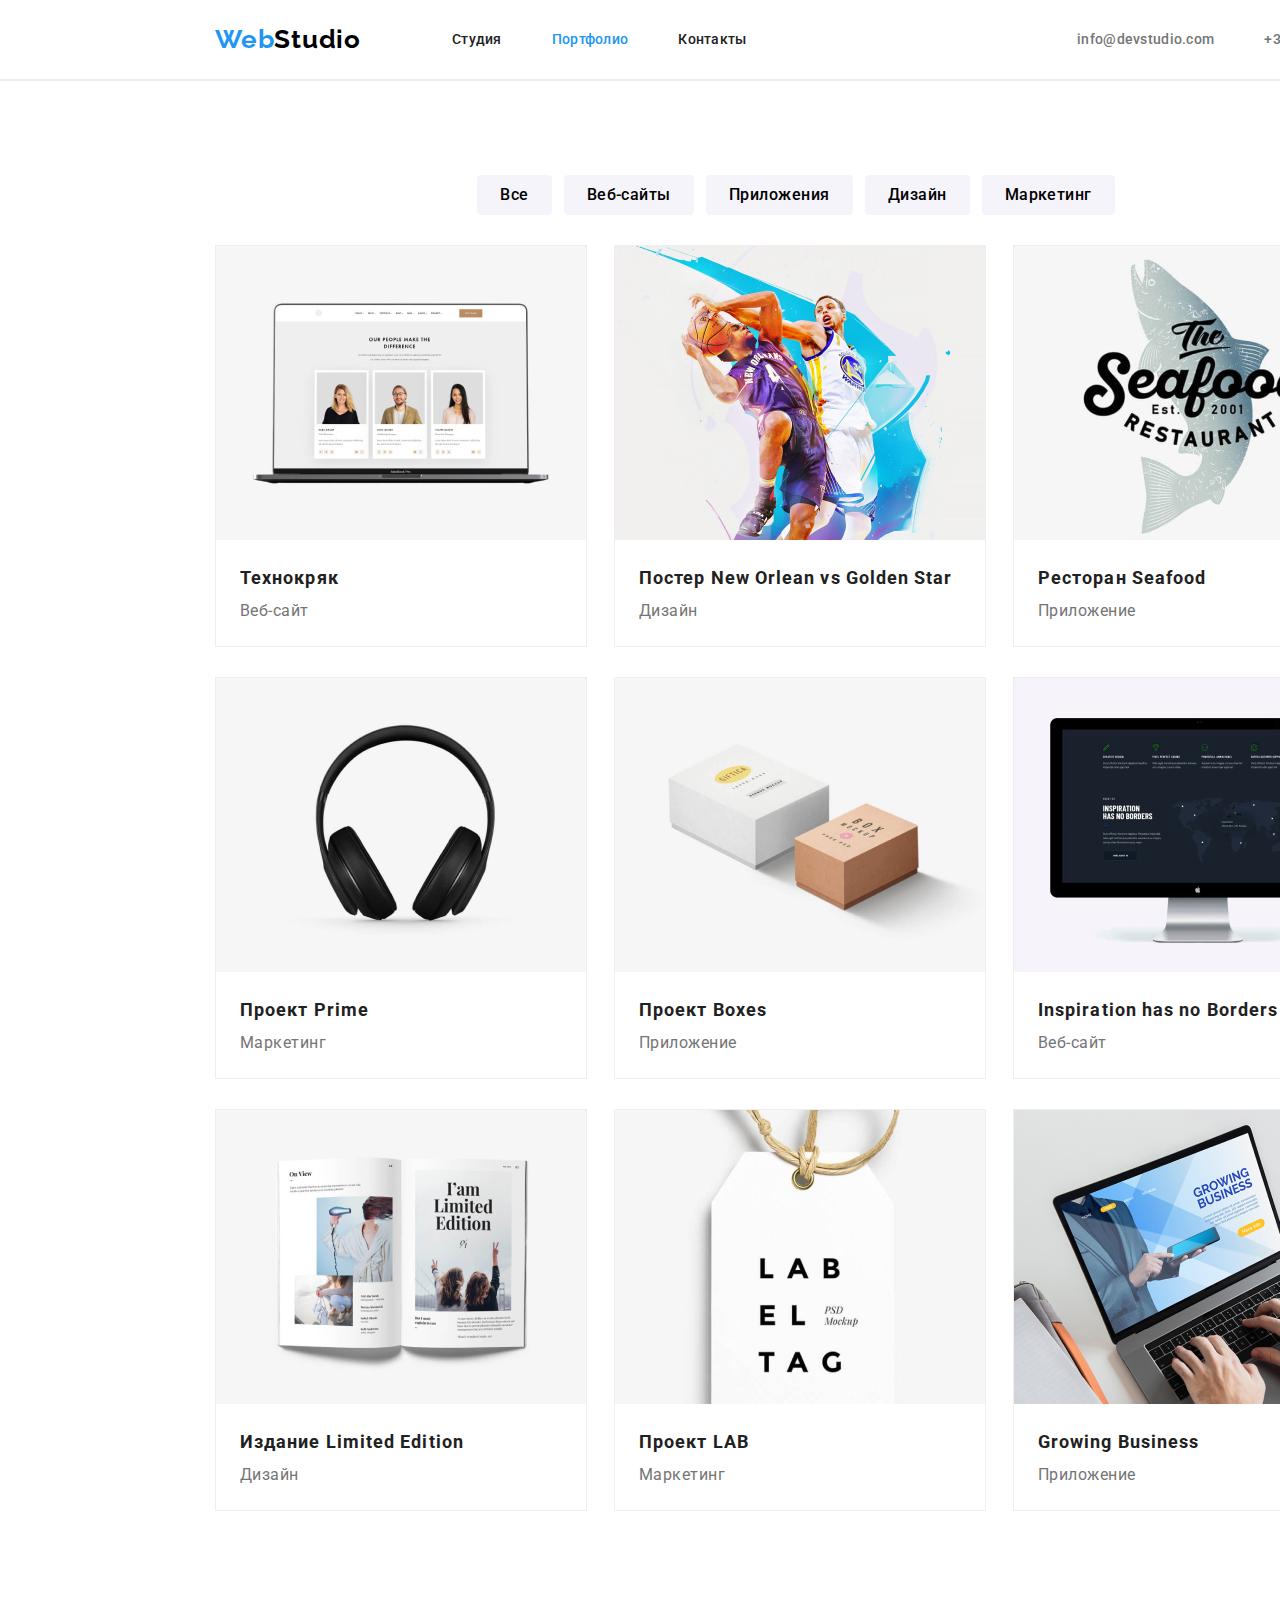
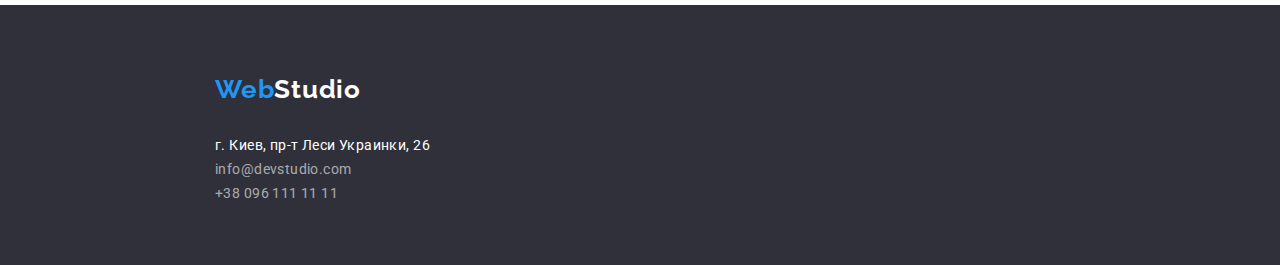
==== commit d9ed83e6: "hw-3-v1.2.1" ====
--- a/portfolio.html
+++ b/portfolio.html
@@ -22,8 +22,8 @@
 		<nav class="nav">
 		<a class="logo" href="./index.html">Web<span class="logo-text">Studio</span></a>
 		<ul class="header-info margin-block main-naw">
-			<li class="nav-li"> <a class="header-list active" href="./index.html">Студия</a> </li>
-			<li class="nav-li"><a class="header-list" href="./portfolio.html">Портфолио</a></li>
+			<li class="nav-li"> <a class="header-list " href="./index.html">Студия</a> </li>
+			<li class="nav-li"><a class="header-list active" href="./portfolio.html">Портфолио</a></li>
 			<li class="nav-li"><a class="header-list" href="">Контакты</a></li>
 		</ul>
 	</nav>
--- a/css/styles.css
+++ b/css/styles.css
@@ -58,7 +58,6 @@
 .nav {
   align-items: center;
   display: flex;
-  margin-right: 333px;
 }
 
 .logo {
@@ -119,6 +118,7 @@
   line-height: 1.14;
   letter-spacing: 0.02em;
   list-style: none;
+  margin-left: auto;
 }
 
 .contakt-li {
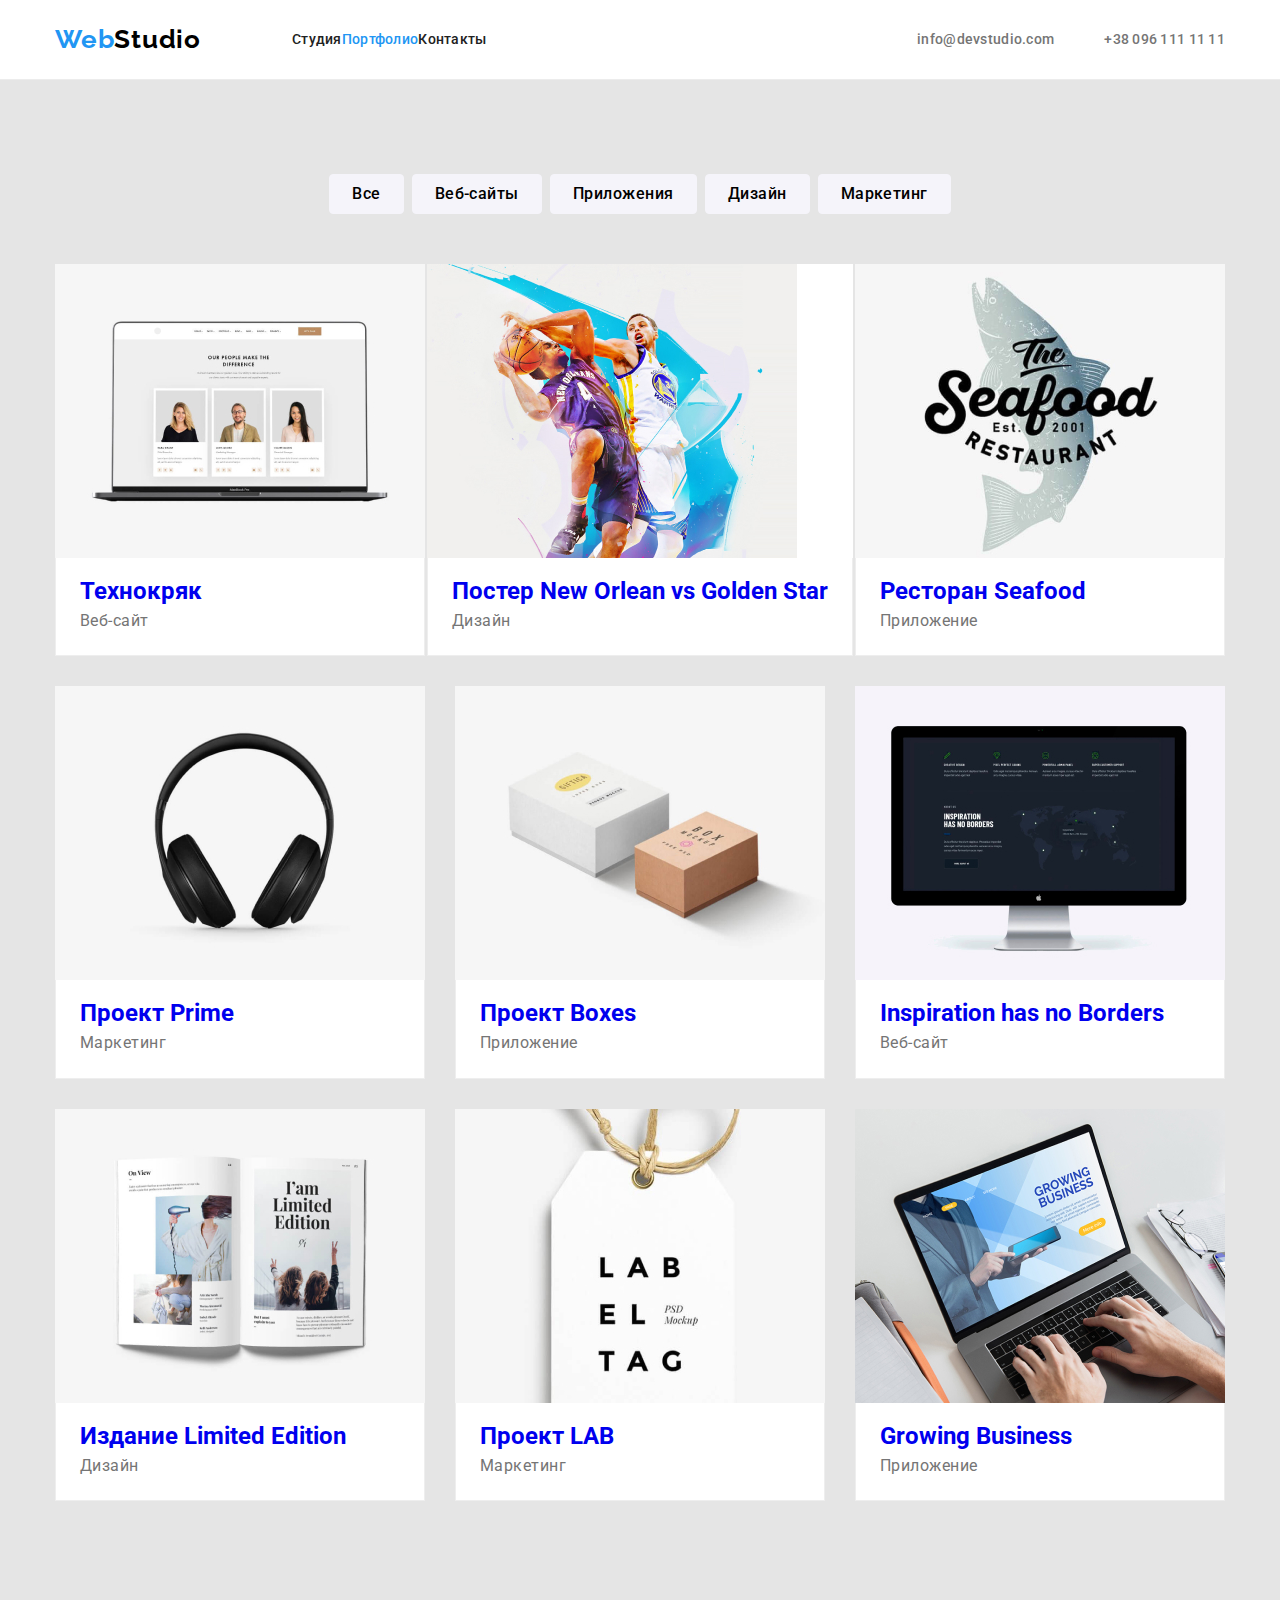
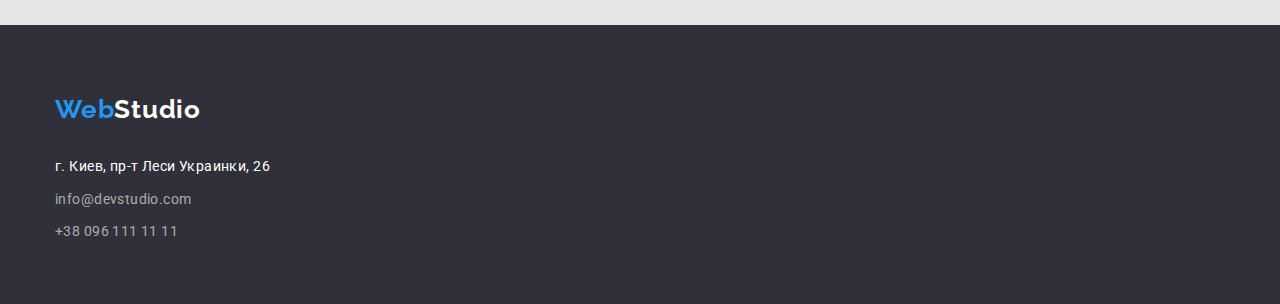
==== commit 034f8af3: "HW-3-v" ====
--- a/portfolio.html
+++ b/portfolio.html
@@ -13,18 +13,18 @@
 	<link rel="stylesheet" href="./css/styles.css">
 </head>
 <body>
-	<div class="content">
+	
 	<!--Шапка сайта-->
-	<div class="content">
-		<div class="content-header">
-				<header class="header main-naw">
+	
+
+	<header class="header main-naw">
 		<div class="container main-naw">
 		<nav class="nav">
 		<a class="logo" href="./index.html">Web<span class="logo-text">Studio</span></a>
 		<ul class="header-info margin-block main-naw">
-			<li class="nav-li"> <a class="header-list " href="./index.html">Студия</a> </li>
-			<li class="nav-li"><a class="header-list active" href="./portfolio.html">Портфолио</a></li>
-			<li class="nav-li"><a class="header-list" href="">Контакты</a></li>
+			<li class="nav-item"> <a class="header-list" href="./index.html">Студия</a> </li>
+			<li class="nav-item"><a class="header-list active" href="./portfolio.html">Портфолио</a></li>
+			<li class="nav-item"><a class="header-list" href="">Контакты</a></li>
 		</ul>
 	</nav>
 
@@ -33,15 +33,17 @@
 			<li class="contakt-li"> <a class="contakt-list" href="mailto:info@devstudio.com">info@devstudio.com</a> </li>
 			<li class="contakt-li"> <a class="contakt-list" href="tel:+380961111111">+38 096 111 11 11</a> </li>
 		</ul>
-	</div>
+</div>
 	</header>
-</div>
+
 	<!--main-->
 	<main class="portfolio">
 		
 		<!--Button-->
-		<div class="container">
-		<section class="portfolio-content section">
+		
+		<section class="section">
+
+			<div class="container">
 			<h1 class="visually-hidden">Портфоліо</h1>
 			<ul class="menu  margin-block">
 				<li class="portfolio-menu list"><button class="portfolio-list-button"  type="button">Все</button> </li>
@@ -54,26 +56,26 @@
 		
 		<!--Content-->
 			<ul class="portfolio-content-info margin-block">
-				<li class="portfolio-list list"><a href="#"><img class="content-img" src="./images/img(7).jpg" alt="вебсайт" width="370" height="294"></a><h2 class="portfolio-content-title margin-block">Технокряк</h2><p class="portfolio-content-list margin-block">Веб-сайт</p></li>
+				<li class="portfolio-list list"><a href="#"><img src="./images/img(7).jpg" alt="вебсайт" width="370" height="294"><div class="portfolio-content-menu"><h2 class="portfolio-content-title margin-block">Технокряк</h2><p class="portfolio-content-list margin-block">Веб-сайт</p></div> </li></a>
 
-				<li class="portfolio-list list"><a href="#"><img class="content-img" src="./images/img(8).jpg" alt="дизайн" width="370" height="294"></a><h2 class="portfolio-content-title margin-block">Постер New Orlean vs Golden Star</h2><p class="portfolio-content-list margin-block">Дизайн</p></li>
+				<li class="portfolio-list list"><a href="#"><img src="./images/img(8).jpg" alt="дизайн" width="370" height="294"><div class="portfolio-content-menu"><h2 class="portfolio-content-title margin-block">Постер New Orlean vs Golden Star</h2><p class="portfolio-content-list margin-block">Дизайн</p></div> </a></li>
 
-				<li class="portfolio-list list"><a href="#"><img class="content-img" src="./images/img(9).jpg" alt="вебсайт" width="370" height="294"></a><h2 class="portfolio-content-title margin-block">Ресторан Seafood</h2><p class="portfolio-content-list margin-block">Приложение</p></li>
+				<li class="portfolio-list list"><a href="#"><img src="./images/img(9).jpg" alt="вебсайт" width="370" height="294"><div class="portfolio-content-menu"><h2 class="portfolio-content-title margin-block">Ресторан Seafood</h2><p class="portfolio-content-list margin-block">Приложение</p></div> </a></li>
 
-				<li class="portfolio-list list"><a href="#"><img class="content-img" src="./images/img(10).jpg" alt="вебсайт" width="370" height="294"></a><h2 class="portfolio-content-title margin-block">Проект Prime</h2><p class="portfolio-content-list margin-block">Маркетинг</p></li>
+				<li class="portfolio-list list"><a href="#"><img src="./images/img(10).jpg" alt="вебсайт" width="370" height="294"><div class="portfolio-content-menu"><h2 class="portfolio-content-title margin-block">Проект Prime</h2><p class="portfolio-content-list margin-block">Маркетинг</p></div> </a></li>
 
-				<li class="portfolio-list list"><a href="#"><img class="content-img" src="./images/img(11).jpg" alt="вебсайт" width="370" height="294"></a><h2 class="portfolio-content-title margin-block">Проект Boxes</h2><p class="portfolio-content-list margin-block">Приложение</p></li>
+				<li class="portfolio-list list"><a href="#"><img src="./images/img(11).jpg" alt="вебсайт" width="370" height="294"><div class="portfolio-content-menu"><h2 class="portfolio-content-title margin-block">Проект Boxes</h2><p class="portfolio-content-list margin-block">Приложение</p></div> </a></li>
 
-				<li class="portfolio-list list"><a href="#"><img class="content-img" src="./images/img(12).jpg" alt="вебсайт" width="370" height="294"></a><h2 class="portfolio-content-title margin-block">Inspiration has no Borders</h2><p class="portfolio-content-list margin-block">Веб-сайт</p></li>
+				<li class="portfolio-list list"><a href="#"><img src="./images/img(12).jpg" alt="вебсайт" width="370" height="294"><div class="portfolio-content-menu"><h2 class="portfolio-content-title margin-block">Inspiration has no Borders</h2><p class="portfolio-content-list margin-block">Веб-сайт</p></div> </a></li>
 
-				<li class="portfolio-list list"><a href="#"><img class="content-img" src="./images/img(13).jpg" alt="вебсайт" width="370" height="294"></a><h2 class="portfolio-content-title margin-block">Издание Limited Edition</h2><p class="portfolio-content-list margin-block">Дизайн</p></li>
+				<li class="portfolio-list list"><a href="#"><img src="./images/img(13).jpg" alt="вебсайт" width="370" height="294"><div class="portfolio-content-menu"><h2 class="portfolio-content-title margin-block">Издание Limited Edition</h2><p class="portfolio-content-list margin-block">Дизайн</p></div> </a></li>
 
-				<li class="portfolio-list list"><a href="#"><img class="content-img" src="./images/img(14).jpg" alt="вебсайт" width="370" height="294"></a><h2 class="portfolio-content-title margin-block">Проект LAB</h2><p class="portfolio-content-list margin-block">Маркетинг</p></li>
+				<li class="portfolio-list list"><a href="#"><img src="./images/img(14).jpg" alt="вебсайт" width="370" height="294"><div class="portfolio-content-menu"><h2 class="portfolio-content-title margin-block">Проект LAB</h2><p class="portfolio-content-list margin-block">Маркетинг</p></div> </a></li>
 				
-				<li class="portfolio-list list"><a href="#"><img class="content-img" src="./images/img(15).jpg" alt="вебсайт" width="370" height="294"></a><h2 class="portfolio-content-title margin-block">Growing Business</h2><p class="portfolio-content-list margin-block">Приложение</p></li>
+				<li class="portfolio-list list"><a href="#"><img src="./images/img(15).jpg" alt="вебсайт" width="370" height="294"><div class="portfolio-content-menu"><h2 class="portfolio-content-title margin-block">Growing Business</h2><p class="portfolio-content-list margin-block">Приложение</p></div> </a></li>
 			</ul>
+			</div>
 		</section>
-	</div>
 	</main>
 	<!--Footer-->
 	<footer class="footer">
@@ -82,13 +84,12 @@
 
 		<address class="address-content">
 			<ul class="footer-list margin-block">
-		<li><a class="address" href="https://www.google.com.ua/maps/place/%D0%B1%D1%83%D0%BB%D1%8C%D0%B2%D0%B0%D1%80+%D0%9B%D0%B5%D1%81%D1%96+%D0%A3%D0%BA%D1%80%D0%B0%D1%97%D0%BD%D0%BA%D0%B8,+26,+%D0%9A%D0%B8%D1%97%D0%B2,+02000/@50.4265841,30.5361971,17z/data=!3m1!4b1!4m5!3m4!1s0x40d4cf0e033ecbe9:0x57a4dffefec77da0!8m2!3d50.4265807!4d30.5383858!5m1!1e1?hl=uk"> г. Киев, пр-т Леси Украинки, 26 </a></li> 
-		<li><a class="footer-contact" href="mailto:info@devstudio.com">info@devstudio.com</a> </li>	
-		<li><a class="footer-contact" href="tel:+380961111111">+38 096 111 11 11</a> </li>	
+		<li class="footer-item"><a class="address" href="https://www.google.com.ua/maps/place/%D0%B1%D1%83%D0%BB%D1%8C%D0%B2%D0%B0%D1%80+%D0%9B%D0%B5%D1%81%D1%96+%D0%A3%D0%BA%D1%80%D0%B0%D1%97%D0%BD%D0%BA%D0%B8,+26,+%D0%9A%D0%B8%D1%97%D0%B2,+02000/@50.4265841,30.5361971,17z/data=!3m1!4b1!4m5!3m4!1s0x40d4cf0e033ecbe9:0x57a4dffefec77da0!8m2!3d50.4265807!4d30.5383858!5m1!1e1?hl=uk"> г. Киев, пр-т Леси Украинки, 26 </a></li> 
+		<li class="footer-item"><a class="footer-contact" href="mailto:info@devstudio.com">info@devstudio.com</a> </li>	
+		<li class="footer-item"><a class="footer-contact" href="tel:+380961111111">+38 096 111 11 11</a> </li>	
 </ul>
 		</address>
 </div>
 	</footer>
-</div>
 </body>
 </html>--- a/css/styles.css
+++ b/css/styles.css
@@ -21,9 +21,25 @@
   background-color: var(--color-text);
 }
 
-.margin-block {
-  margin-top: 0;
-  margin-bottom: 0;
+h1,
+h2,
+h3,
+p {
+  margin: 0;
+}
+
+img {
+  display: block;
+  max-width: 100%;
+  height: auto;
+}
+
+a {
+  list-style: none;
+  text-decoration: none;
+}
+ul {
+  margin: 0;
   padding-left: 0;
 }
 
@@ -47,7 +63,7 @@
 /*Шапка сайта*/
 .header {
   border-bottom: 1px solid #ececec;
-  width: 1600px;
+
   height: 80px;
   background-color: var(--color-text);
 }
@@ -85,11 +101,11 @@
   letter-spacing: 0.02em;
   list-style: none;
 }
-.header-info .nav-li {
+.header-info .nav-item: {
   margin-right: 50px;
 }
 
-.header-info .nav-li:last-child {
+.header-info .nav-item:last-child {
   margin-right: 0;
 }
 .header-list {
@@ -132,6 +148,8 @@
 .contakt-list {
   color: var(--color-fone);
   text-decoration: none;
+  padding-top: 20px;
+  padding-bottom: 20px;
 }
 
 .contakt-list:hover,
@@ -149,8 +167,10 @@
 }
 
 .mine-title-content {
+  padding-top: 200px;
+  padding-bottom: 200px;
   text-align: center;
-  width: 1600px;
+  max-width: 1600px;
   margin: 0 auto;
   background-color: #2f303a;
 }
@@ -158,8 +178,7 @@
 .title {
   margin-top: 0px;
   margin-bottom: 0px;
-  padding-top: 200px;
-  padding-bottom: 30px;
+  margin-bottom: 30px;
   font-weight: 900;
   font-size: 44px;
   line-height: 1.38;
@@ -169,7 +188,6 @@
 }
 
 .button {
-  margin-bottom: 200px;
   display: inline-block;
   padding: 10px 32px;
   min-width: 200px;
@@ -184,14 +202,12 @@
   background-color: var(--accent-color);
   box-shadow: 0px 4px 4px rgba(0, 0, 0, 0.15);
   border-radius: 4px;
+  margin-top: 30px;
 }
 
 /* Переваги */
 
-.main-benefits {
-}
-
-.main-benefits .benefits-list:last-child {
+.benefits-list:last-child {
   margin-right: 0px;
 }
 
@@ -292,7 +308,6 @@
 }
 
 .team-title {
-  margin-top: 30px;
   margin-bottom: 10px;
   text-align: center;
   font-weight: 500;
@@ -300,9 +315,12 @@
   line-height: 1.18;
   letter-spacing: 0.03em;
 }
+.team-info {
+  margin-top: 30px;
+  margin-bottom: 30px;
+}
 
 .team-text {
-  margin-bottom: 30px;
   text-align: center;
   font-size: 16px;
   line-height: 1.18;
@@ -315,7 +333,6 @@
 .footer {
   padding-top: 60px;
   padding-bottom: 60px;
-  width: 1600px;
   background-color: #2f303a;
 }
 
@@ -339,6 +356,10 @@
   margin-top: 20px;
 }
 
+.address-content {
+  font-style: normal;
+}
+
 .footer-list {
   list-style: none;
   font-size: 14px;
@@ -346,8 +367,12 @@
   letter-spacing: 0.03em;
 }
 
-.address-content {
-  font-style: normal;
+.footer-item {
+  margin-bottom: 9px;
+}
+
+.footer-item:last-child {
+  margin-bottom: 0;
 }
 
 .address {
@@ -378,17 +403,19 @@
 .portfolio {
 }
 
-.portfolio-content {
-  padding-top: 94px;
-}
 /*Button*/
 
 .menu {
-  text-align: center;
+  margin-bottom: 50px;
+  display: flex;
+  justify-content: center;
 }
 .portfolio-menu {
   display: inline-block;
   margin-right: 8px;
+}
+.portfolio-menu:last-child {
+  margin-right: 0;
 }
 
 .portfolio-list-button {
@@ -426,31 +453,33 @@
 }
 
 .portfolio-list {
-  display: inline-block;
-  margin-top: 30px;
+  margin-bottom: 30px;
   background: #ffffff;
+  list-style: none;
+  text-decoration: none;
+}
+
+.portfolio-content-menu {
+  padding: 20px 24px 20px 24px;
   border: 1px solid #eeeeee;
   box-sizing: border-box;
-}
-
-.content-img {
-  display: block;
-}
-
-.portfolio-content-title {
+  border-top: none;
+}
+
+.portfolio-list::not(:last-child) .portfolio-content-title {
+  font-style: normal;
   font-weight: 700;
   font-size: 18px;
   line-height: 2;
   letter-spacing: 0.06em;
-  margin-top: 20px;
-  margin-left: 24px;
+  color: var(--accent-color-text);
 }
 
 .portfolio-content-list {
+  font-style: normal;
+  font-weight: 400;
   font-size: 16px;
   line-height: 1.87;
   letter-spacing: 0.03em;
   color: var(--color-fone);
-  margin-bottom: 20px;
-  margin-left: 24px;
-}
+}
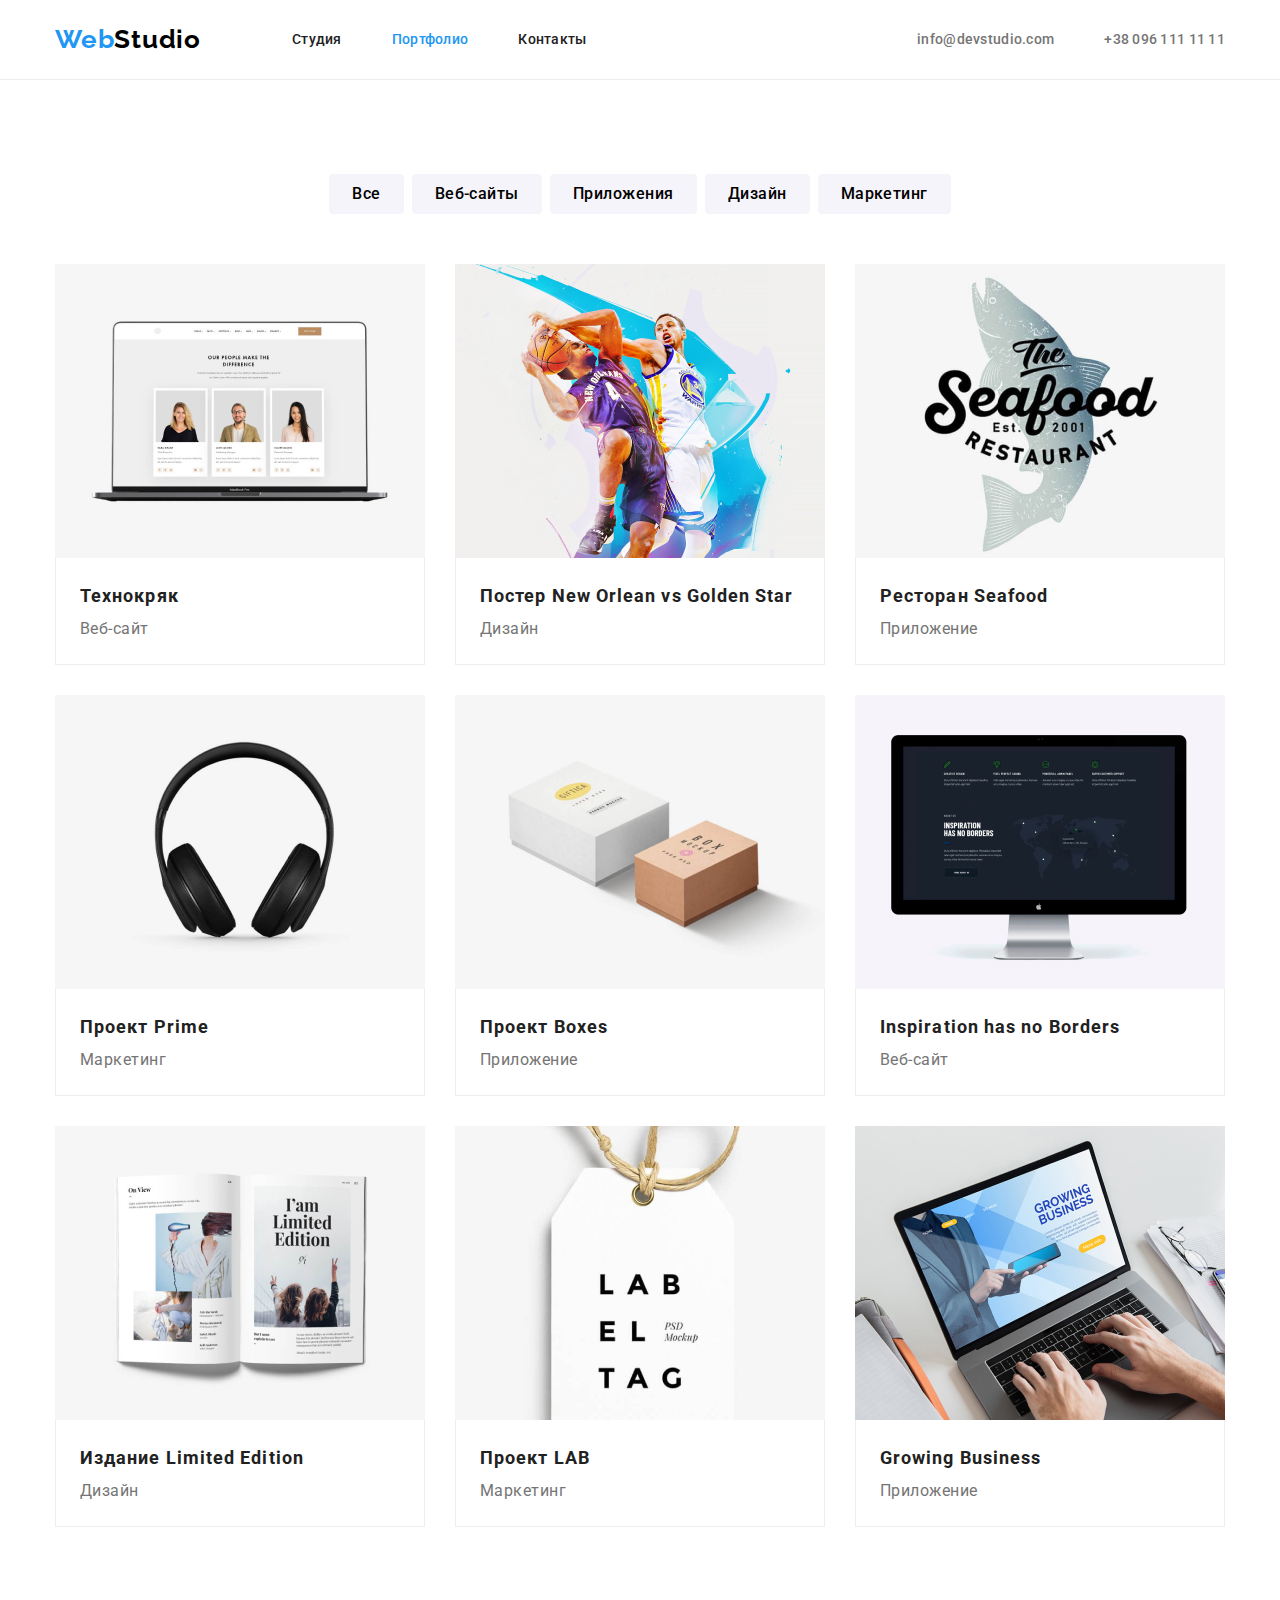
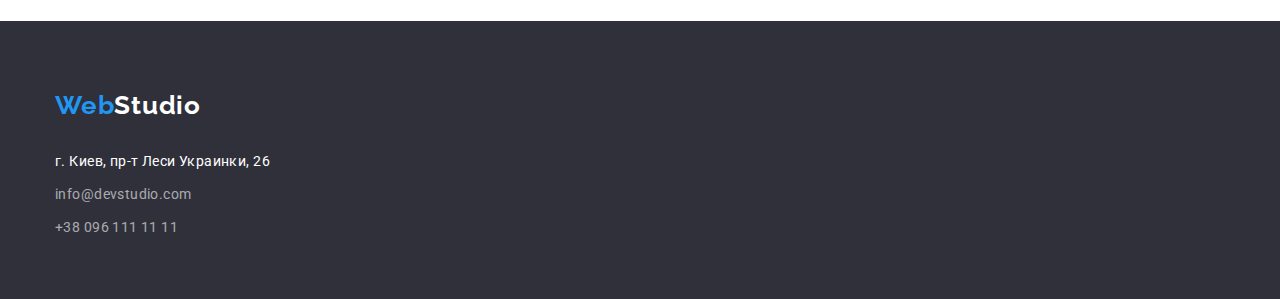
==== commit eb3a35ed: "дз-3-2.1" ====
--- a/portfolio.html
+++ b/portfolio.html
@@ -56,23 +56,23 @@
 		
 		<!--Content-->
 			<ul class="portfolio-content-info margin-block">
-				<li class="portfolio-list list"><a href="#"><img src="./images/img(7).jpg" alt="вебсайт" width="370" height="294"><div class="portfolio-content-menu"><h2 class="portfolio-content-title margin-block">Технокряк</h2><p class="portfolio-content-list margin-block">Веб-сайт</p></div> </li></a>
+				<li class="portfolio-list list"><a href="#"><img src="./images/img(7).jpg" alt="вебсайт" width="370" height="294"><div class="portfolio-content-menu"><h2 class="portfolio-content-title">Технокряк</h2><p class="portfolio-content-list">Веб-сайт</p></div> </li></a>
 
-				<li class="portfolio-list list"><a href="#"><img src="./images/img(8).jpg" alt="дизайн" width="370" height="294"><div class="portfolio-content-menu"><h2 class="portfolio-content-title margin-block">Постер New Orlean vs Golden Star</h2><p class="portfolio-content-list margin-block">Дизайн</p></div> </a></li>
+				<li class="portfolio-list list"><a href="#"><img src="./images/img(8).jpg" alt="дизайн" width="370" height="294"><div class="portfolio-content-menu"><h2 class="portfolio-content-title">Постер New Orlean vs Golden Star</h2><p class="portfolio-content-list">Дизайн</p></div> </a></li>
 
-				<li class="portfolio-list list"><a href="#"><img src="./images/img(9).jpg" alt="вебсайт" width="370" height="294"><div class="portfolio-content-menu"><h2 class="portfolio-content-title margin-block">Ресторан Seafood</h2><p class="portfolio-content-list margin-block">Приложение</p></div> </a></li>
+				<li class="portfolio-list list"><a href="#"><img src="./images/img(9).jpg" alt="вебсайт" width="370" height="294"><div class="portfolio-content-menu"><h2 class="portfolio-content-title">Ресторан Seafood</h2><p class="portfolio-content-list">Приложение</p></div> </a></li>
 
-				<li class="portfolio-list list"><a href="#"><img src="./images/img(10).jpg" alt="вебсайт" width="370" height="294"><div class="portfolio-content-menu"><h2 class="portfolio-content-title margin-block">Проект Prime</h2><p class="portfolio-content-list margin-block">Маркетинг</p></div> </a></li>
+				<li class="portfolio-list list"><a href="#"><img src="./images/img(10).jpg" alt="вебсайт" width="370" height="294"><div class="portfolio-content-menu"><h2 class="portfolio-content-title">Проект Prime</h2><p class="portfolio-content-list">Маркетинг</p></div> </a></li>
 
-				<li class="portfolio-list list"><a href="#"><img src="./images/img(11).jpg" alt="вебсайт" width="370" height="294"><div class="portfolio-content-menu"><h2 class="portfolio-content-title margin-block">Проект Boxes</h2><p class="portfolio-content-list margin-block">Приложение</p></div> </a></li>
+				<li class="portfolio-list list"><a href="#"><img src="./images/img(11).jpg" alt="вебсайт" width="370" height="294"><div class="portfolio-content-menu"><h2 class="portfolio-content-title">Проект Boxes</h2><p class="portfolio-content-list">Приложение</p></div> </a></li>
 
-				<li class="portfolio-list list"><a href="#"><img src="./images/img(12).jpg" alt="вебсайт" width="370" height="294"><div class="portfolio-content-menu"><h2 class="portfolio-content-title margin-block">Inspiration has no Borders</h2><p class="portfolio-content-list margin-block">Веб-сайт</p></div> </a></li>
+				<li class="portfolio-list list"><a href="#"><img src="./images/img(12).jpg" alt="вебсайт" width="370" height="294"><div class="portfolio-content-menu"><h2 class="portfolio-content-title">Inspiration has no Borders</h2><p class="portfolio-content-list">Веб-сайт</p></div> </a></li>
 
-				<li class="portfolio-list list"><a href="#"><img src="./images/img(13).jpg" alt="вебсайт" width="370" height="294"><div class="portfolio-content-menu"><h2 class="portfolio-content-title margin-block">Издание Limited Edition</h2><p class="portfolio-content-list margin-block">Дизайн</p></div> </a></li>
+				<li class="portfolio-list list"><a href="#"><img src="./images/img(13).jpg" alt="вебсайт" width="370" height="294"><div class="portfolio-content-menu"><h2 class="portfolio-content-title">Издание Limited Edition</h2><p class="portfolio-content-list">Дизайн</p></div> </a></li>
 
-				<li class="portfolio-list list"><a href="#"><img src="./images/img(14).jpg" alt="вебсайт" width="370" height="294"><div class="portfolio-content-menu"><h2 class="portfolio-content-title margin-block">Проект LAB</h2><p class="portfolio-content-list margin-block">Маркетинг</p></div> </a></li>
+				<li class="portfolio-list list"><a href="#"><img src="./images/img(14).jpg" alt="вебсайт" width="370" height="294"><div class="portfolio-content-menu"><h2 class="portfolio-content-title">Проект LAB</h2><p class="portfolio-content-list">Маркетинг</p></div> </a></li>
 				
-				<li class="portfolio-list list"><a href="#"><img src="./images/img(15).jpg" alt="вебсайт" width="370" height="294"><div class="portfolio-content-menu"><h2 class="portfolio-content-title margin-block">Growing Business</h2><p class="portfolio-content-list margin-block">Приложение</p></div> </a></li>
+				<li class="portfolio-list list"><a href="#"><img src="./images/img(15).jpg" alt="вебсайт" width="370" height="294"><div class="portfolio-content-menu"><h2 class="portfolio-content-title">Growing Business</h2><p class="portfolio-content-list">Приложение</p></div> </a></li>
 			</ul>
 			</div>
 		</section>
@@ -83,7 +83,7 @@
 		<a class="logo-footer" href="logo-bottom">Web<span class="footer-span">Studio</span></a>
 
 		<address class="address-content">
-			<ul class="footer-list margin-block">
+			<ul class="footer-list">
 		<li class="footer-item"><a class="address" href="https://www.google.com.ua/maps/place/%D0%B1%D1%83%D0%BB%D1%8C%D0%B2%D0%B0%D1%80+%D0%9B%D0%B5%D1%81%D1%96+%D0%A3%D0%BA%D1%80%D0%B0%D1%97%D0%BD%D0%BA%D0%B8,+26,+%D0%9A%D0%B8%D1%97%D0%B2,+02000/@50.4265841,30.5361971,17z/data=!3m1!4b1!4m5!3m4!1s0x40d4cf0e033ecbe9:0x57a4dffefec77da0!8m2!3d50.4265807!4d30.5383858!5m1!1e1?hl=uk"> г. Киев, пр-т Леси Украинки, 26 </a></li> 
 		<li class="footer-item"><a class="footer-contact" href="mailto:info@devstudio.com">info@devstudio.com</a> </li>	
 		<li class="footer-item"><a class="footer-contact" href="tel:+380961111111">+38 096 111 11 11</a> </li>	
--- a/css/styles.css
+++ b/css/styles.css
@@ -9,12 +9,12 @@
 body {
   font-family: Roboto, sans-serif;
   color: var(--accent-color-text);
-  background-color: #e5e5e5;
 }
 
 .content-header {
   border-bottom: 1px solid #ececec;
 }
+
 .content {
   width: 1600px;
   margin: 0 auto;
@@ -101,10 +101,9 @@
   letter-spacing: 0.02em;
   list-style: none;
 }
-.header-info .nav-item: {
+.header-info .nav-item {
   margin-right: 50px;
 }
-
 .header-info .nav-item:last-child {
   margin-right: 0;
 }
@@ -158,9 +157,6 @@
 }
 
 /* Герой */
-
-.main {
-}
 
 .list {
   list-style: none;
@@ -202,7 +198,6 @@
   background-color: var(--accent-color);
   box-shadow: 0px 4px 4px rgba(0, 0, 0, 0.15);
   border-radius: 4px;
-  margin-top: 30px;
 }
 
 /* Переваги */
@@ -451,7 +446,15 @@
   flex-wrap: wrap;
   justify-content: space-between;
 }
-
+.portfolio-list:nth-child(7) {
+  margin-bottom: 0;
+}
+.portfolio-list:nth-child(8) {
+  margin-bottom: 0;
+}
+.portfolio-list:nth-child(9) {
+  margin-bottom: 0;
+}
 .portfolio-list {
   margin-bottom: 30px;
   background: #ffffff;
@@ -466,7 +469,7 @@
   border-top: none;
 }
 
-.portfolio-list::not(:last-child) .portfolio-content-title {
+.portfolio-content-title {
   font-style: normal;
   font-weight: 700;
   font-size: 18px;
